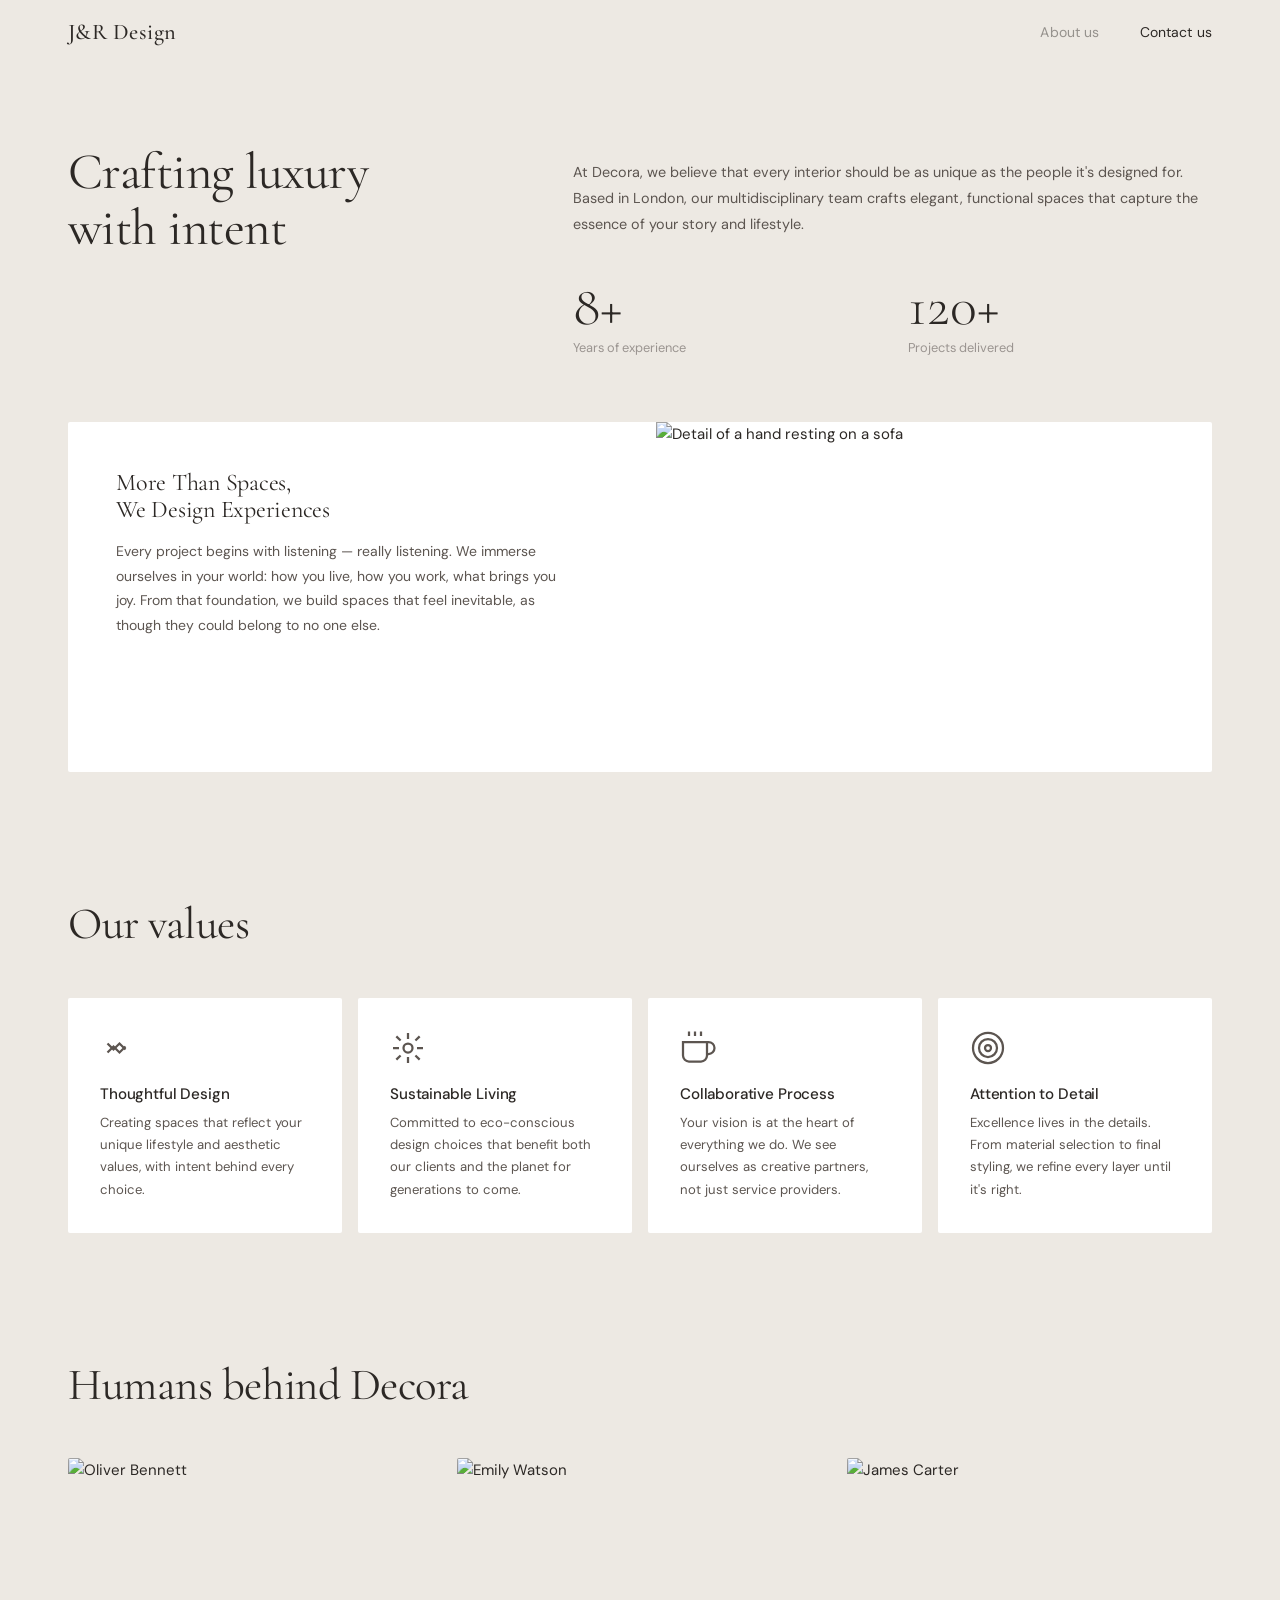
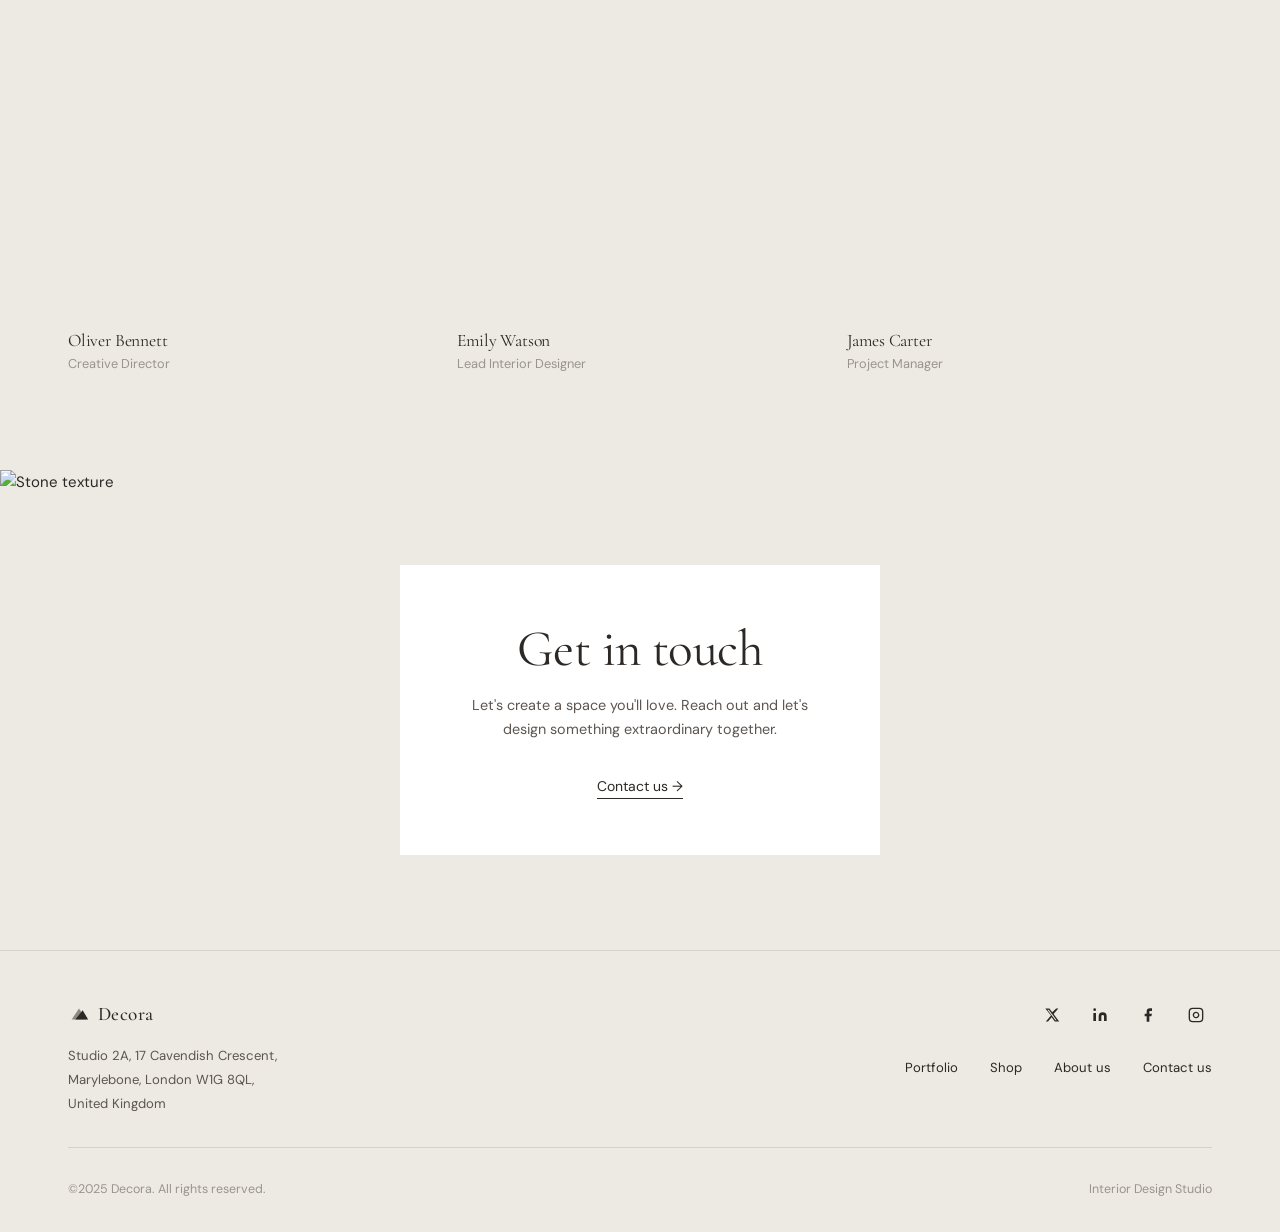
==== pages/about.html @ 754cb059 "fix: correct folder structure" ====
<!DOCTYPE html>
<html lang="en">
<head>
  <meta charset="UTF-8" />
  <meta name="viewport" content="width=device-width, initial-scale=1.0" />
  <title>About Us — Decora Interior Design Studio</title>
  <link rel="stylesheet" href="../css/style.css" />
  <style>
    body { padding-top: var(--nav-h); }
    .about-intro { padding: 5rem 0 4rem; }
  </style>
</head>
<body>

<!-- Intro -->
<section class="about-intro">
  <div class="container">
    <div class="about-hero-content">
      <h1 class="fade-up">Crafting luxury<br>with intent</h1>
      <div class="fade-up fade-up-d1">
        <p class="about-intro-text">At Decora, we believe that every interior should be as unique as the people it's designed for. Based in London, our multidisciplinary team crafts elegant, functional spaces that capture the essence of your story and lifestyle.</p>
        <div class="about-split" style="margin-top:2.5rem;">
          <div>
            <p class="stat-num">8+</p>
            <p class="stat-label">Years of experience</p>
          </div>
          <div>
            <p class="stat-num">120+</p>
            <p class="stat-label">Projects delivered</p>
          </div>
        </div>
      </div>
    </div>
  </div>
</section>

<!-- About block -->
<section class="section" style="padding-top:0;">
  <div class="container">
    <div class="about-block fade-up">
      <div class="about-block-text">
        <div>
          <h3>More Than Spaces,<br>We Design Experiences</h3>
          <p style="margin-top:1rem;">Every project begins with listening — really listening. We immerse ourselves in your world: how you live, how you work, what brings you joy. From that foundation, we build spaces that feel inevitable, as though they could belong to no one else.</p>
        </div>
      </div>
      <img src="https://images.unsplash.com/photo-1586023492125-27b2c045efd7?w=900&q=80&auto=format&fit=crop" alt="Detail of a hand resting on a sofa" />
    </div>
  </div>
</section>

<!-- Values -->
<section class="section" style="padding-top:2rem;">
  <div class="container">
    <h2 class="fade-up" style="font-size:clamp(2rem,3.5vw,3rem);">Our values</h2>
    <div class="values-grid">
      <div class="value-card fade-up fade-up-d1">
        <div class="value-icon">
          <svg viewBox="0 0 24 24" fill="none" stroke="currentColor" stroke-width="1.5" width="36" height="36"><path d="M5 9l4 4 4-4 4 4"/><path d="M5 15l4-4 4 4 4-4"/></svg>
        </div>
        <h3>Thoughtful Design</h3>
        <p>Creating spaces that reflect your unique lifestyle and aesthetic values, with intent behind every choice.</p>
      </div>
      <div class="value-card fade-up fade-up-d2">
        <div class="value-icon">
          <svg viewBox="0 0 24 24" fill="none" stroke="currentColor" stroke-width="1.5" width="36" height="36"><circle cx="12" cy="12" r="3"/><path d="M12 2v4M12 18v4M4.22 4.22l2.83 2.83M16.95 16.95l2.83 2.83M2 12h4M18 12h4M4.22 19.78l2.83-2.83M16.95 7.05l2.83-2.83"/></svg>
        </div>
        <h3>Sustainable Living</h3>
        <p>Committed to eco-conscious design choices that benefit both our clients and the planet for generations to come.</p>
      </div>
      <div class="value-card fade-up fade-up-d3">
        <div class="value-icon">
          <svg viewBox="0 0 24 24" fill="none" stroke="currentColor" stroke-width="1.5" width="36" height="36"><path d="M18 8h1a4 4 0 010 8h-1"/><path d="M2 8h16v9a4 4 0 01-4 4H6a4 4 0 01-4-4V8z"/><line x1="6" y1="1" x2="6" y2="4"/><line x1="10" y1="1" x2="10" y2="4"/><line x1="14" y1="1" x2="14" y2="4"/></svg>
        </div>
        <h3>Collaborative Process</h3>
        <p>Your vision is at the heart of everything we do. We see ourselves as creative partners, not just service providers.</p>
      </div>
      <div class="value-card fade-up fade-up-d4">
        <div class="value-icon">
          <svg viewBox="0 0 24 24" fill="none" stroke="currentColor" stroke-width="1.5" width="36" height="36"><circle cx="12" cy="12" r="10"/><circle cx="12" cy="12" r="6"/><circle cx="12" cy="12" r="2"/></svg>
        </div>
        <h3>Attention to Detail</h3>
        <p>Excellence lives in the details. From material selection to final styling, we refine every layer until it's right.</p>
      </div>
    </div>
  </div>
</section>

<!-- Team -->
<section class="section" style="padding-top:2rem;">
  <div class="container">
    <h2 class="fade-up" style="font-size:clamp(2rem,3.5vw,3rem);">Humans behind Decora</h2>
    <div class="team-grid">
      <div class="team-card fade-up fade-up-d1">
        <img src="https://images.unsplash.com/photo-1580489944761-15a19d654956?w=600&q=75&auto=format&fit=crop" alt="Oliver Bennett" />
        <h3>Oliver Bennett</h3>
        <p class="role">Creative Director</p>
      </div>
      <div class="team-card fade-up fade-up-d2">
        <img src="https://images.unsplash.com/photo-1573496359142-b8d87734a5a2?w=600&q=75&auto=format&fit=crop" alt="Emily Watson" />
        <h3>Emily Watson</h3>
        <p class="role">Lead Interior Designer</p>
      </div>
      <div class="team-card fade-up fade-up-d3">
        <img src="https://images.unsplash.com/photo-1507003211169-0a1dd7228f2d?w=600&q=75&auto=format&fit=crop" alt="James Carter" />
        <h3>James Carter</h3>
        <p class="role">Project Manager</p>
      </div>
    </div>
  </div>
</section>

<!-- CTA -->
<div class="cta-band">
  <img class="cta-band-bg" src="https://images.unsplash.com/photo-1604014056049-cf39c07f8d88?w=1800&q=80&auto=format&fit=crop" alt="Stone texture" />
  <div class="cta-card fade-up">
    <h2>Get in touch</h2>
    <p>Let's create a space you'll love. Reach out and let's design something extraordinary together.</p>
    <a href="contact.html" class="arrow-link">Contact us →</a>
  </div>
</div>

<script src="../js/layout.js"></script>
<script src="../js/main.js"></script>
</body>
</html>
---- css/style.css ----
@import url('https://fonts.googleapis.com/css2?family=Cormorant+Garamond:ital,wght@0,300;0,400;0,500;0,600;1,300;1,400&family=DM+Sans:ital,opsz,wght@0,9..40,300;0,9..40,400;0,9..40,500;1,9..40,300&display=swap');

:root {
  --bg: #EDE9E3;
  --bg-white: #FAFAF8;
  --text-dark: #2C2825;
  --text-mid: #5C5550;
  --text-light: #9A9490;
  --accent: #8B6B4A;
  --accent-light: #C4A882;
  --white: #FFFFFF;
  --border: rgba(44,40,37,0.12);

  --font-display: 'Cormorant Garamond', Georgia, serif;
  --font-body: 'DM Sans', sans-serif;

  --nav-h: 64px;
  --max-w: 1240px;
  --pad: clamp(1.5rem, 4vw, 3rem);
}

*, *::before, *::after { box-sizing: border-box; margin: 0; padding: 0; }

html { scroll-behavior: smooth; }

body {
  font-family: var(--font-body);
  background: var(--bg);
  color: var(--text-dark);
  font-size: 15px;
  line-height: 1.6;
  -webkit-font-smoothing: antialiased;
}

/* ── NAV ── */
nav {
  position: fixed;
  top: 0; left: 0; right: 0;
  height: var(--nav-h);
  display: flex;
  align-items: center;
  justify-content: center;
  padding: 0;
  z-index: 100;
  transition: background 0.4s, box-shadow 0.4s;
}

nav > * {
  display: none;
}

.nav-inner {
  width: 100%;
  max-width: var(--max-w);
  padding: 0 var(--pad);
  display: flex;
  align-items: center;
  justify-content: space-between;
}

nav.scrolled {
  background: rgba(237,233,227,0.92);
  backdrop-filter: blur(12px);
  box-shadow: 0 1px 0 var(--border);
}

nav.dark {
  color: var(--white);
}

nav.dark .nav-links a,
nav.dark .nav-logo { color: var(--white); }

.nav-logo {
  font-family: var(--font-display);
  font-size: 1.4rem;
  font-weight: 500;
  letter-spacing: 0.02em;
  color: inherit;
  text-decoration: none;
  display: flex;
  align-items: center;
  gap: 0.5rem;
}

.nav-logo svg { width: 22px; height: 22px; }

.nav-links {
  display: flex;
  align-items: center;
  gap: 2.5rem;
  list-style: none;
}

.nav-links a {
  font-size: 0.875rem;
  font-weight: 400;
  color: inherit;
  text-decoration: none;
  letter-spacing: 0.01em;
  transition: opacity 0.2s;
}
.nav-links a:hover { opacity: 0.55; }

/* ── UTILS ── */
.container { max-width: var(--max-w); margin: 0 auto; padding: 0 var(--pad); }

.section { padding: 6rem 0; }
.section-sm { padding: 4rem 0; }

h1, h2, h3 { font-family: var(--font-display); font-weight: 400; line-height: 1.1; letter-spacing: -0.01em; }

.overline {
  font-size: 0.7rem;
  font-weight: 500;
  letter-spacing: 0.18em;
  text-transform: uppercase;
  color: var(--text-light);
}

.arrow-link {
  display: inline-flex;
  align-items: center;
  gap: 0.5rem;
  font-size: 0.875rem;
  font-weight: 400;
  color: var(--text-dark);
  text-decoration: none;
  border-bottom: 1px solid var(--text-dark);
  padding-bottom: 1px;
  transition: opacity 0.2s, gap 0.2s;
}
.arrow-link:hover { opacity: 0.6; gap: 0.8rem; }

.btn {
  display: inline-flex;
  align-items: center;
  gap: 0.5rem;
  padding: 0.8rem 1.8rem;
  font-family: var(--font-body);
  font-size: 0.875rem;
  font-weight: 400;
  border: 1px solid var(--text-dark);
  background: transparent;
  color: var(--text-dark);
  cursor: pointer;
  text-decoration: none;
  transition: background 0.2s, color 0.2s;
}
.btn:hover { background: var(--text-dark); color: var(--white); }
.btn-dark { background: var(--text-dark); color: var(--white); }
.btn-dark:hover { background: #4a4340; }

/* ── HERO ── */
.hero {
  position: relative;
  height: 100vh;
  min-height: 600px;
  display: flex;
  align-items: flex-end;
  overflow: hidden;
}

.hero-bg {
  position: absolute;
  inset: 0;
  background: linear-gradient(to bottom, rgba(20,15,10,0.2) 0%, rgba(20,15,10,0.6) 100%);
  z-index: 1;
}

.hero-img {
  position: absolute;
  inset: 0;
  width: 100%;
  height: 100%;
  object-fit: cover;
  object-position: center;
}
.hero-content {
  position: relative;
  z-index: 2;
  width: 100%;
  padding: 0 0 4rem;       /* ← 左右paddingをゼロに */
  display: flex;
  justify-content: center; /* ← centerに変更 */
}

.hero-content-inner {      /* ← 新しく追加したクラス */
  width: 100%;
  max-width: var(--max-w);
  padding: 0 var(--pad);
  display: flex;
  justify-content: space-between;
  align-items: flex-end;
}

.hero h1 {
  font-size: clamp(2.5rem, 5vw, 4.5rem);
  color: var(--white);
  max-width: 600px;
  font-weight: 300;
}

.hero-cta {
  color: var(--white);
  border-color: var(--white);
  opacity: 0.9;
}
.hero-cta:hover { background: var(--white); color: var(--text-dark); opacity: 1; }

/* ── PROJECT GRID ── */
.section-header {
  display: flex;
  align-items: baseline;
  justify-content: space-between;
  margin-bottom: 2.5rem;
}

.section-header h2 {
  font-size: clamp(2rem, 4vw, 3rem);
  font-weight: 400;
}

.project-grid {
  display: grid;
  grid-template-columns: repeat(3, 1fr);
  gap: 1.5rem;
}

.project-card {
  text-decoration: none;
  color: var(--text-dark);
  display: block;
}

.project-card-img {
  width: 100%;
  aspect-ratio: 4/5;
  object-fit: cover;
  display: block;
  transition: transform 0.6s cubic-bezier(0.25,0.46,0.45,0.94);
  overflow: hidden;
}

.project-card:hover .project-card-img { transform: scale(1.03); }

.project-card-img-wrap {
  overflow: hidden;
  border-radius: 2px;
}

.project-card-meta {
  margin-top: 1rem;
}

.project-card-meta .overline {
  margin-bottom: 0.25rem;
  display: block;
}

.project-card-meta h3 {
  font-size: 1.15rem;
  font-weight: 400;
}

/* ── FURNITURE GRID (4 col) ── */
.furniture-grid {
  display: grid;
  grid-template-columns: repeat(4, 1fr);
  gap: 1.2rem;
}

.furniture-card {
  text-decoration: none;
  color: var(--text-dark);
}

.furniture-card-img-wrap { overflow: hidden; border-radius: 2px; }

.furniture-card img {
  width: 100%;
  aspect-ratio: 3/4;
  object-fit: cover;
  display: block;
  transition: transform 0.5s ease;
}
.furniture-card:hover img { transform: scale(1.04); }

.furniture-card-meta { margin-top: 0.75rem; }
.furniture-card-meta .overline { display: block; margin-bottom: 0.15rem; }
.furniture-card-meta h3 { font-size: 1rem; }

/* ── FAQ ── */
.faq-section {
  display: grid;
  grid-template-columns: 1fr 1fr;
  gap: 4rem;
  align-items: start;
}

.faq-title {
  font-size: clamp(2.5rem, 4vw, 4rem);
  font-weight: 400;
  line-height: 1.05;
  position: sticky;
  top: calc(var(--nav-h) + 2rem);
}

.faq-list { display: flex; flex-direction: column; gap: 0; }

.faq-item {
  border-top: 1px solid var(--border);
  overflow: hidden;
}
.faq-item:last-child { border-bottom: 1px solid var(--border); }

.faq-question {
  width: 100%;
  background: var(--white);
  border: none;
  padding: 1.25rem 1.5rem;
  display: flex;
  align-items: center;
  justify-content: space-between;
  cursor: pointer;
  font-family: var(--font-body);
  font-size: 0.9rem;
  color: var(--text-dark);
  text-align: left;
  transition: background 0.2s;
  border-radius: 6px;
  margin-bottom: 0.5rem;
}
.faq-question:hover { background: var(--bg); }

.faq-icon {
  width: 28px; height: 28px;
  border-radius: 50%;
  border: 1px solid var(--border);
  display: flex; align-items: center; justify-content: center;
  flex-shrink: 0;
  font-size: 1.1rem;
  transition: transform 0.3s;
  color: var(--text-mid);
}
.faq-item.open .faq-icon { transform: rotate(45deg); }

.faq-answer {
  max-height: 0;
  overflow: hidden;
  transition: max-height 0.35s ease, padding 0.35s ease;
  background: var(--white);
  border-radius: 0 0 6px 6px;
  margin-bottom: 0.5rem;
  margin-top: -0.5rem;
}
.faq-item.open .faq-answer { max-height: 300px; }

.faq-answer p {
  padding: 0 1.5rem 1.25rem;
  font-size: 0.875rem;
  color: var(--text-mid);
  line-height: 1.7;
}

/* ── CTA BAND ── */
.cta-band {
  position: relative;
  min-height: 480px;
  display: flex;
  align-items: center;
  justify-content: center;
  overflow: hidden;
}

.cta-band-bg {
  position: absolute;
  inset: 0;
  width: 100%;
  height: 100%;
  object-fit: cover;
  object-position: center;
}

.cta-card {
  position: relative;
  z-index: 2;
  background: var(--white);
  padding: 3.5rem 4rem;
  text-align: center;
  max-width: 480px;
  width: 90%;
}

.cta-card h2 {
  font-size: clamp(2.5rem, 4vw, 3.5rem);
  margin-bottom: 1rem;
}

.cta-card p {
  font-size: 0.9rem;
  color: var(--text-mid);
  margin-bottom: 2rem;
  line-height: 1.7;
}

/* ── FOOTER ── */
footer {
  background: var(--bg);
  padding: 3rem 0 2rem;
  border-top: 1px solid var(--border);
}

.footer-top {
  display: flex;
  justify-content: space-between;
  align-items: flex-start;
  padding-bottom: 2rem;
  margin-bottom: 2rem;
  border-bottom: 1px solid var(--border);
}

.footer-address {
  font-size: 0.82rem;
  color: var(--text-mid);
  line-height: 1.8;
  margin-top: 0.75rem;
}

.footer-socials {
  display: flex;
  gap: 1rem;
  align-items: center;
}

.footer-socials a {
  width: 32px; height: 32px;
  display: flex; align-items: center; justify-content: center;
  color: var(--text-dark);
  text-decoration: none;
  transition: opacity 0.2s;
}
.footer-socials a:hover { opacity: 0.45; }

.footer-nav {
  display: flex;
  gap: 2rem;
  list-style: none;
}
.footer-nav a {
  font-size: 0.82rem;
  color: var(--text-dark);
  text-decoration: none;
  transition: opacity 0.2s;
}
.footer-nav a:hover { opacity: 0.5; }

.footer-bottom {
  display: flex;
  justify-content: space-between;
  align-items: center;
}

.footer-copy {
  font-size: 0.78rem;
  color: var(--text-light);
}

/* ── PAGE HERO (inner pages) ── */
.page-hero {
  position: relative;
  height: 80vh;
  min-height: 500px;
  display: flex;
  align-items: flex-end;
  overflow: hidden;
}

.page-hero-bg {
  position: absolute;
  inset: 0;
  background: rgba(20,15,10,0.45);
  z-index: 1;
}

.page-hero img {
  position: absolute;
  inset: 0;
  width: 100%; height: 100%;
  object-fit: cover;
}

/* 変更後 */
.page-hero-content {
  position: relative;
  z-index: 2;
  padding: 0 0 3.5rem;
  width: 100%;
  display: flex;
  justify-content: center;
}

.page-hero-content-inner {
  width: 100%;
  max-width: var(--max-w);
  padding: 0 var(--pad);
}

.page-hero-content h1 {
  font-size: clamp(2.5rem, 6vw, 5.5rem);
  color: var(--white);
  font-weight: 300;
}

/* ── PROJECT DETAIL ── */
.project-detail-layout {
  display: grid;
  grid-template-columns: 1fr 1.8fr;
  gap: 4rem;
  align-items: start;
}

.project-info {
  position: sticky;
  top: calc(var(--nav-h) + 2rem);
}

.project-info h2 { font-size: 1.8rem; margin-bottom: 1.25rem; }

.project-info p {
  font-size: 0.875rem;
  color: var(--text-mid);
  line-height: 1.75;
  margin-bottom: 2rem;
}

.meta-list { display: flex; flex-direction: column; gap: 1.5rem; margin-top: 2rem; }

.meta-item {
  display: flex;
  align-items: center;
  gap: 1rem;
}

.meta-icon {
  width: 40px; height: 40px;
  border-radius: 50%;
  border: 1px solid var(--border);
  display: flex; align-items: center; justify-content: center;
  flex-shrink: 0;
  color: var(--text-mid);
}

.meta-label {
  font-size: 0.75rem;
  color: var(--text-light);
  margin-bottom: 0.1rem;
}

.meta-value {
  font-size: 0.9rem;
  font-weight: 500;
}

.project-images { display: flex; flex-direction: column; gap: 1.5rem; }

.project-images img {
  width: 100%;
  border-radius: 2px;
  display: block;
}

/* ── ABOUT ── */
.about-hero-content {
  display: grid;
  grid-template-columns: 1fr 1.4fr;
  gap: 3rem;
  align-items: start;
}

.about-hero-content h1 {
  font-size: clamp(2.5rem, 4vw, 4rem);
  font-weight: 400;
}

.about-intro-text {
  font-size: 0.9rem;
  color: var(--text-mid);
  line-height: 1.8;
  padding-top: 1rem;
}

.about-split {
  display: grid;
  grid-template-columns: 1fr 1fr;
  gap: 2rem;
  margin-top: 2rem;
}

.about-split .stat-num {
  font-family: var(--font-display);
  font-size: 3.5rem;
  font-weight: 300;
  line-height: 1;
}

.about-split .stat-label {
  font-size: 0.8rem;
  color: var(--text-light);
  margin-top: 0.25rem;
}

.about-block {
  display: grid;
  grid-template-columns: 1fr 1fr;
  gap: 2rem;
  background: var(--white);
  overflow: hidden;
  border-radius: 2px;
}

.about-block-text {
  padding: 3rem;
  display: flex;
  flex-direction: column;
  justify-content: space-between;
}

.about-block-text h3 {
  font-size: 1.5rem;
  margin-bottom: 1rem;
}

.about-block-text p {
  font-size: 0.875rem;
  color: var(--text-mid);
  line-height: 1.75;
}

.about-block img {
  width: 100%;
  height: 100%;
  object-fit: cover;
  min-height: 350px;
}

.values-grid {
  display: grid;
  grid-template-columns: repeat(4, 1fr);
  gap: 1rem;
  margin-top: 3rem;
}

.value-card {
  background: var(--white);
  padding: 2rem;
  border-radius: 2px;
}

.value-icon {
  width: 36px; height: 36px;
  margin-bottom: 1.25rem;
  color: var(--text-mid);
}

.value-card h3 {
  font-family: var(--font-body);
  font-size: 0.95rem;
  font-weight: 500;
  margin-bottom: 0.6rem;
}

.value-card p {
  font-size: 0.82rem;
  color: var(--text-mid);
  line-height: 1.7;
}

.team-grid {
  display: grid;
  grid-template-columns: repeat(3, 1fr);
  gap: 1.5rem;
  margin-top: 3rem;
}

.team-card img {
  width: 100%;
  aspect-ratio: 4/5;
  object-fit: cover;
  border-radius: 2px;
  display: block;
  margin-bottom: 1rem;
}

.team-card h3 {
  font-size: 1.1rem;
  font-weight: 400;
}

.team-card .role {
  font-size: 0.8rem;
  color: var(--text-light);
  margin-top: 0.2rem;
}

/* ── PORTFOLIO PAGE ── */
.portfolio-grid {
  display: grid;
  grid-template-columns: repeat(3, 1fr);
  gap: 1.5rem;
}

/* ── FILTER BAR ── */
.filter-bar {
  display: flex;
  gap: 0.5rem;
  flex-wrap: wrap;
  margin-bottom: 3rem;
}

.filter-btn {
  padding: 0.45rem 1.1rem;
  border: 1px solid var(--border);
  background: transparent;
  font-family: var(--font-body);
  font-size: 0.8rem;
  cursor: pointer;
  transition: background 0.2s, border-color 0.2s;
  border-radius: 100px;
  color: var(--text-mid);
}
.filter-btn.active,
.filter-btn:hover { background: var(--text-dark); color: var(--white); border-color: var(--text-dark); }

/* ── CONTACT ── */
.contact-layout {
  display: grid;
  grid-template-columns: 1fr 1.2fr;
  gap: 6rem;
  align-items: start;
}

.contact-info h2 {
  font-size: clamp(2.5rem, 4vw, 4rem);
  margin-bottom: 1.5rem;
}

.contact-info p {
  font-size: 0.875rem;
  color: var(--text-mid);
  line-height: 1.75;
  margin-bottom: 2.5rem;
}

.contact-details { display: flex; flex-direction: column; gap: 1.5rem; }

.contact-detail-item h4 {
  font-family: var(--font-body);
  font-size: 0.75rem;
  font-weight: 500;
  letter-spacing: 0.1em;
  text-transform: uppercase;
  color: var(--text-light);
  margin-bottom: 0.3rem;
}

.contact-detail-item p {
  font-size: 0.9rem;
  color: var(--text-dark);
  margin-bottom: 0;
}

.contact-form { display: flex; flex-direction: column; gap: 1.25rem; }

.form-row { display: grid; grid-template-columns: 1fr 1fr; gap: 1rem; }

.form-group { display: flex; flex-direction: column; gap: 0.4rem; }

.form-group label {
  font-size: 0.78rem;
  font-weight: 500;
  color: var(--text-mid);
  letter-spacing: 0.05em;
  text-transform: uppercase;
}

.form-group input,
.form-group select,
.form-group textarea {
  width: 100%;
  padding: 0.85rem 1rem;
  border: 1px solid var(--border);
  background: var(--white);
  font-family: var(--font-body);
  font-size: 0.875rem;
  color: var(--text-dark);
  outline: none;
  transition: border-color 0.2s;
  appearance: none;
  border-radius: 2px;
}

.form-group input:focus,
.form-group select:focus,
.form-group textarea:focus { border-color: var(--accent); }

.form-group textarea { resize: vertical; min-height: 130px; }

/* ── SHOP PAGE ── */
.shop-grid {
  display: grid;
  grid-template-columns: repeat(4, 1fr);
  gap: 1.5rem;
}

.shop-card { text-decoration: none; color: var(--text-dark); }

.shop-card-img-wrap { overflow: hidden; border-radius: 2px; position: relative; }

.shop-card img {
  width: 100%;
  aspect-ratio: 3/4;
  object-fit: cover;
  display: block;
  transition: transform 0.5s ease;
}
.shop-card:hover img { transform: scale(1.04); }

.shop-card-meta { margin-top: 0.8rem; }

.shop-card-meta h3 {
  font-family: var(--font-body);
  font-size: 0.9rem;
  font-weight: 400;
  margin-bottom: 0.2rem;
}

.shop-card-meta .price {
  font-size: 0.85rem;
  color: var(--text-mid);
}

/* ── CAROUSEL ── */
.carousel-wrap { position: relative; }

.carousel-controls {
  display: flex;
  gap: 0.5rem;
  justify-content: flex-end;
  margin-top: 2rem;
}

.carousel-btn {
  width: 44px; height: 44px;
  border-radius: 50%;
  border: 1px solid var(--border);
  background: var(--white);
  cursor: pointer;
  display: flex; align-items: center; justify-content: center;
  font-size: 1rem;
  transition: background 0.2s, color 0.2s;
  color: var(--text-dark);
}
.carousel-btn:hover { background: var(--text-dark); color: var(--white); }
.carousel-btn:disabled { opacity: 0.3; cursor: not-allowed; }

.carousel-track {
  display: grid;
  grid-template-columns: repeat(3, 1fr);
  gap: 1.5rem;
  overflow: hidden;
}

/* ── ANIMATIONS ── */
.fade-up {
  opacity: 0;
  transform: translateY(28px);
  transition: opacity 0.7s ease, transform 0.7s ease;
}
.fade-up.visible { opacity: 1; transform: none; }

.fade-up-d1 { transition-delay: 0.1s; }
.fade-up-d2 { transition-delay: 0.2s; }
.fade-up-d3 { transition-delay: 0.3s; }
.fade-up-d4 { transition-delay: 0.4s; }

/* ── RESPONSIVE ── */
@media (max-width: 1024px) {
  .project-grid,
  .portfolio-grid { grid-template-columns: repeat(2, 1fr); }
  .furniture-grid { grid-template-columns: repeat(2, 1fr); }
  .shop-grid { grid-template-columns: repeat(3, 1fr); }
  .values-grid { grid-template-columns: repeat(2, 1fr); }
  .team-grid { grid-template-columns: repeat(2, 1fr); }
  .about-block { grid-template-columns: 1fr; }
  .about-block img { min-height: 250px; }
  .faq-section { grid-template-columns: 1fr; }
  .faq-title { position: static; }
  .contact-layout { grid-template-columns: 1fr; gap: 3rem; }
  .carousel-track { grid-template-columns: repeat(2, 1fr); }
  .project-detail-layout { grid-template-columns: 1fr; }
  .project-info { position: static; }
}

@media (max-width: 768px) {
  :root { --nav-h: 56px; }
  .project-grid,
  .portfolio-grid,
  .furniture-grid,
  .shop-grid { grid-template-columns: 1fr; }
  .values-grid { grid-template-columns: 1fr; }
  .team-grid { grid-template-columns: 1fr; }
  .carousel-track { grid-template-columns: 1fr; }
  .nav-links { display: none; }
  .hero-content { flex-direction: column; align-items: flex-start; gap: 2rem; }
  .footer-top { flex-direction: column; gap: 2rem; }
  .footer-bottom { flex-direction: column; gap: 1rem; text-align: center; }
  .about-hero-content { grid-template-columns: 1fr; }
  .form-row { grid-template-columns: 1fr; }
  .section-header { flex-direction: column; gap: 1rem; }
}
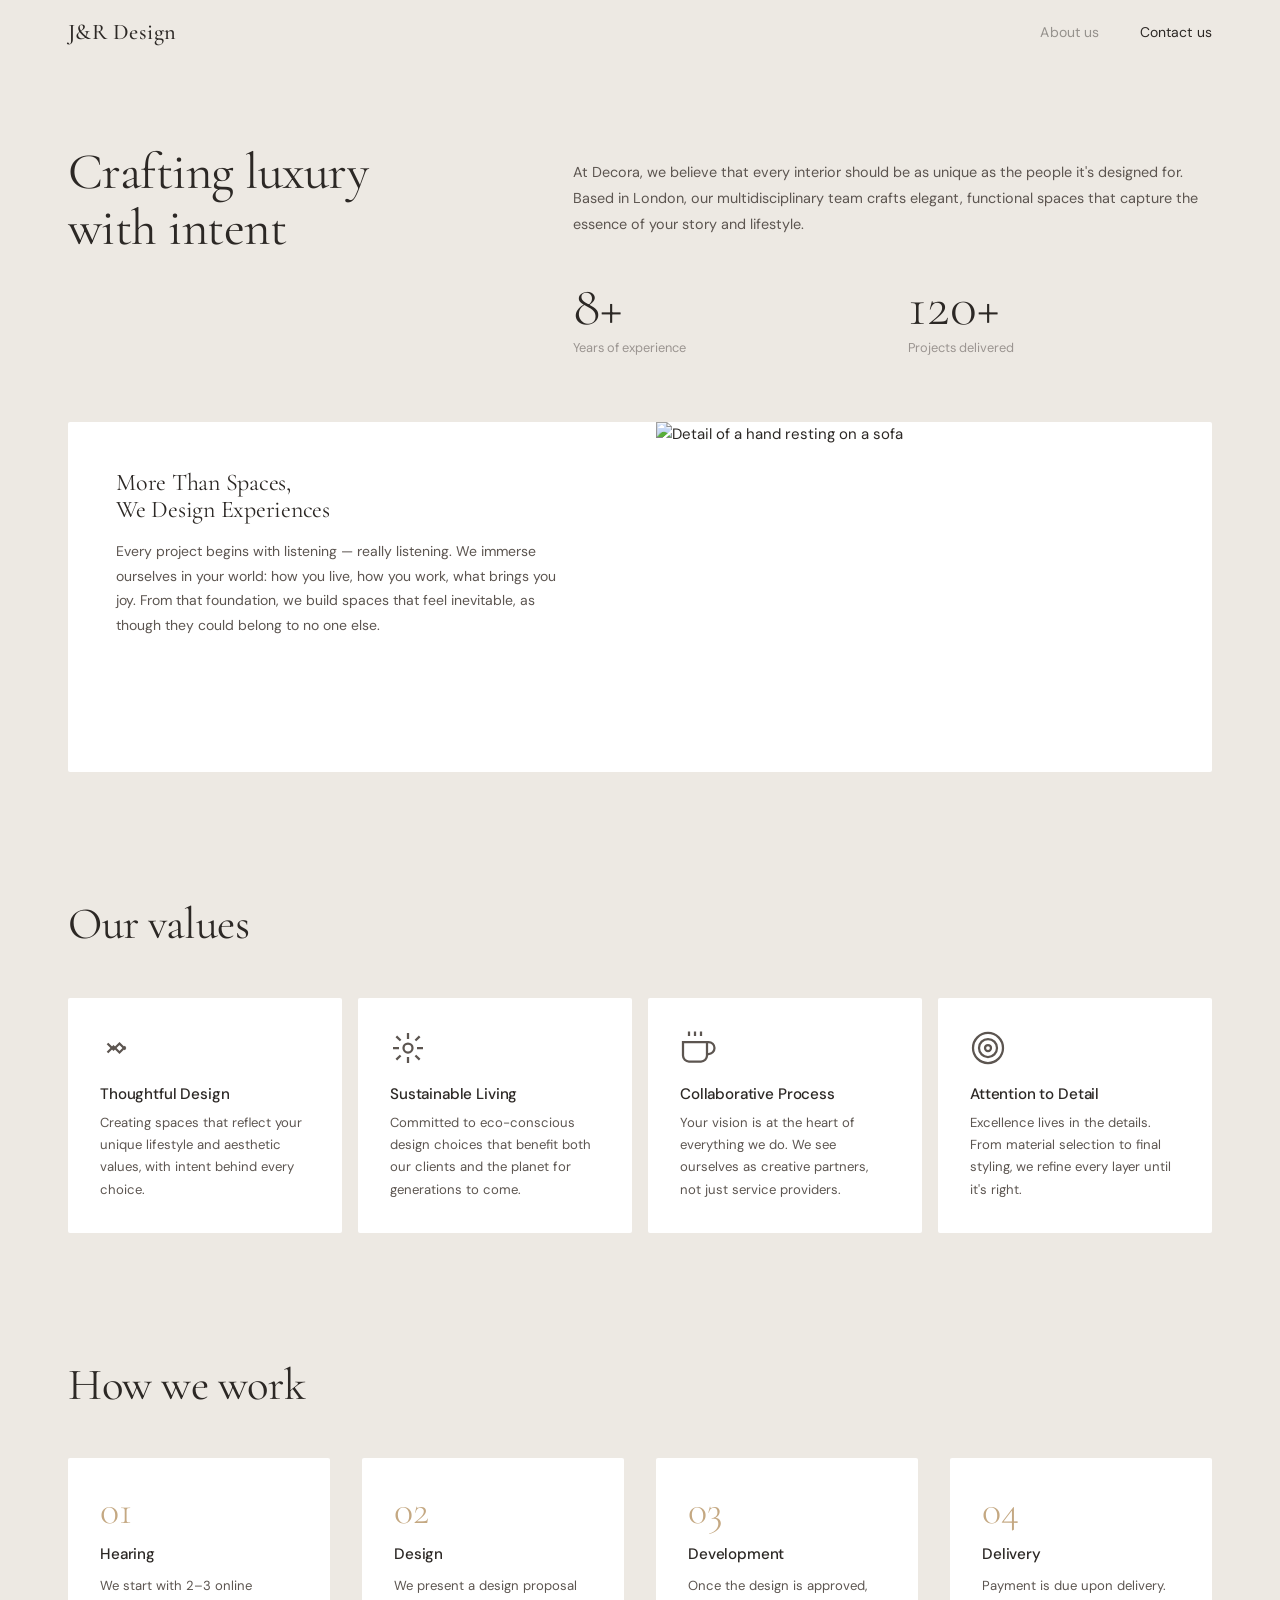
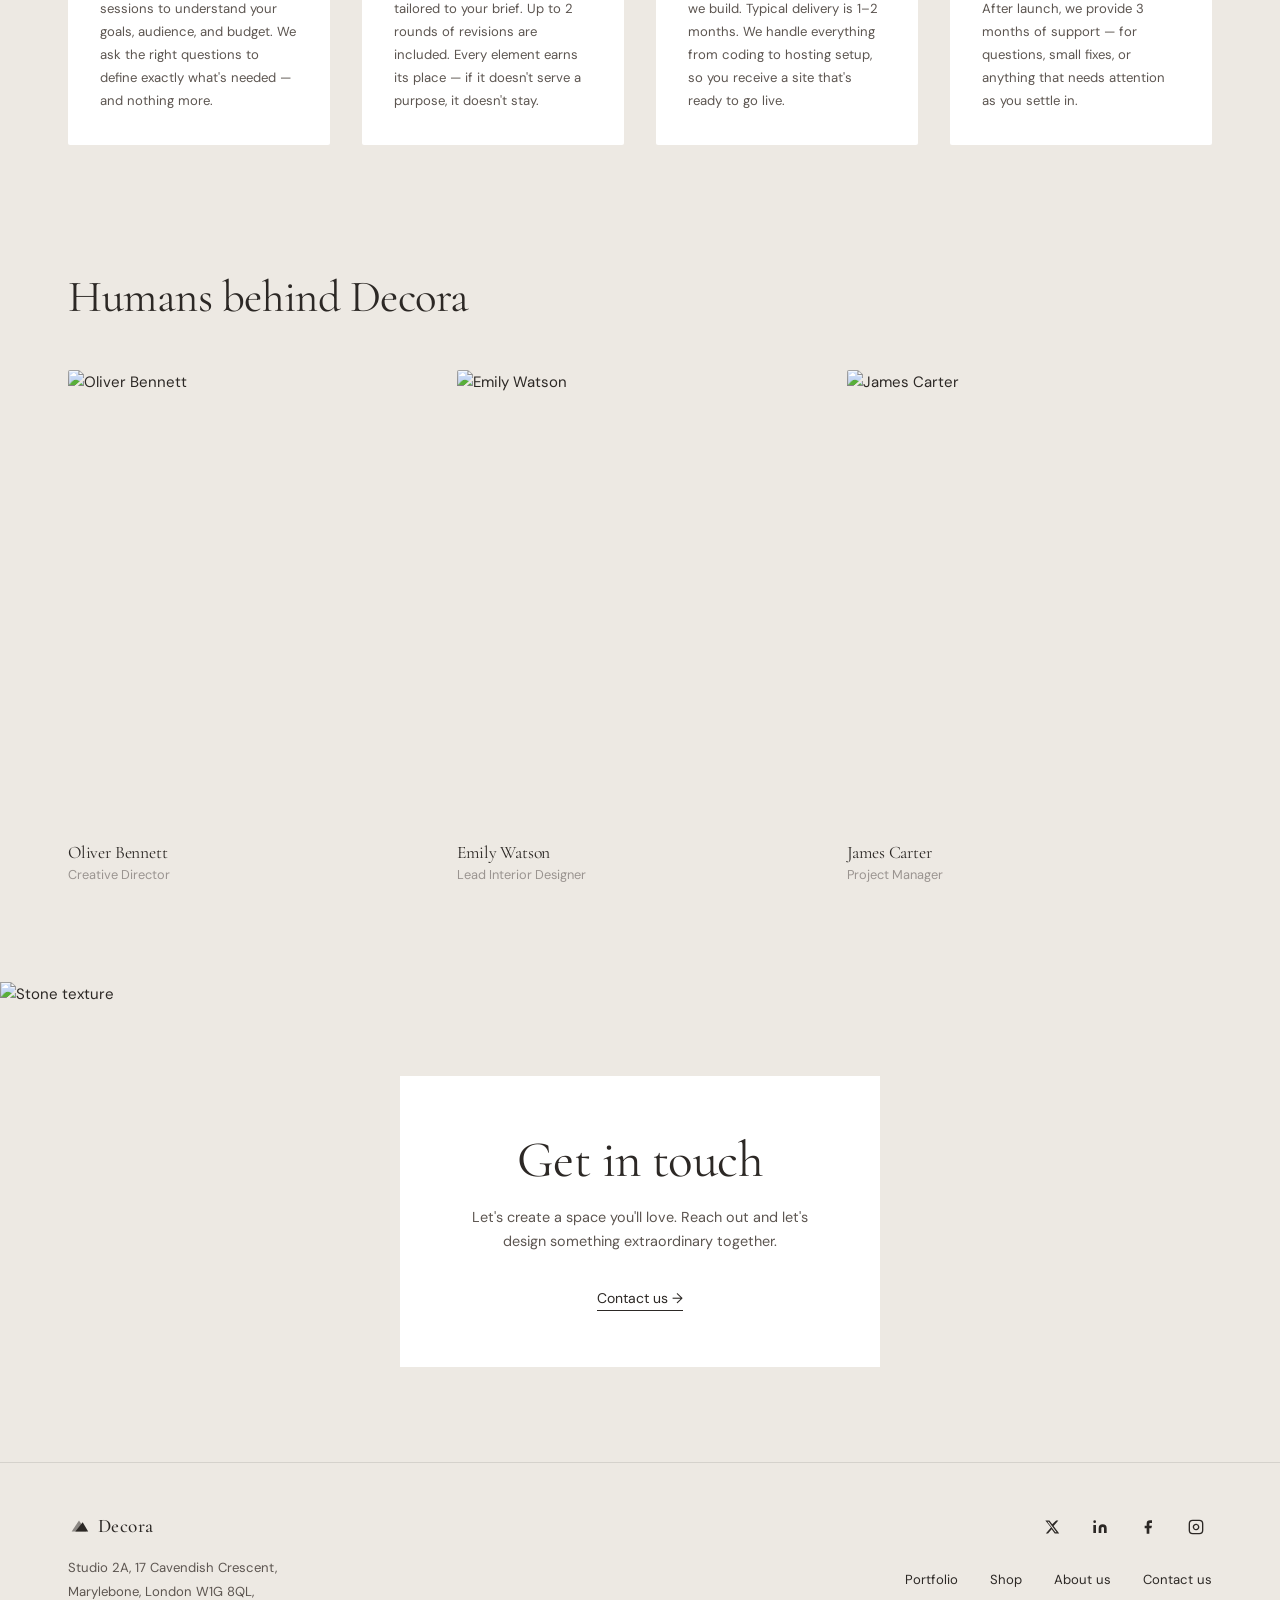
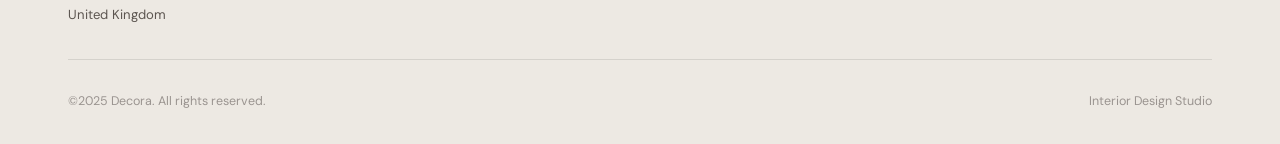
==== commit 2c21988c: "add: process" ====
--- a/pages/about.html
+++ b/pages/about.html
@@ -85,7 +85,39 @@
     </div>
   </div>
 </section>
+<!-- ─────────────────── PROCESS ─────────────────── -->
+<section class="section" style="padding-top:2rem;">
+  <div class="container">
+    <h2 class="fade-up" style="font-size:clamp(2rem,3.5vw,3rem);margin-bottom:3rem;">How we work</h2>
+    <div class="process-grid">
 
+      <div class="process-item fade-up fade-up-d1">
+        <span class="process-num">01</span>
+        <h3>Hearing</h3>
+        <p>We start with 2–3 online sessions to understand your goals, audience, and budget. We ask the right questions to define exactly what's needed — and nothing more.</p>
+      </div>
+
+      <div class="process-item fade-up fade-up-d2">
+        <span class="process-num">02</span>
+        <h3>Design</h3>
+        <p>We present a design proposal tailored to your brief. Up to 2 rounds of revisions are included. Every element earns its place — if it doesn't serve a purpose, it doesn't stay.</p>
+      </div>
+
+      <div class="process-item fade-up fade-up-d3">
+        <span class="process-num">03</span>
+        <h3>Development</h3>
+        <p>Once the design is approved, we build. Typical delivery is 1–2 months. We handle everything from coding to hosting setup, so you receive a site that's ready to go live.</p>
+      </div>
+
+      <div class="process-item fade-up fade-up-d4">
+        <span class="process-num">04</span>
+        <h3>Delivery</h3>
+        <p>Payment is due upon delivery. After launch, we provide 3 months of support — for questions, small fixes, or anything that needs attention as you settle in.</p>
+      </div>
+
+    </div>
+  </div>
+</section>
 <!-- Team -->
 <section class="section" style="padding-top:2rem;">
   <div class="container">
--- a/css/style.css
+++ b/css/style.css
@@ -9,7 +9,7 @@
   --accent: #8B6B4A;
   --accent-light: #C4A882;
   --white: #FFFFFF;
-  --border: rgba(44,40,37,0.12);
+  --border: rgba(44, 40, 37, 0.12);
 
   --font-display: 'Cormorant Garamond', Georgia, serif;
   --font-body: 'DM Sans', sans-serif;
@@ -19,9 +19,17 @@
   --pad: clamp(1.5rem, 4vw, 3rem);
 }
 
-*, *::before, *::after { box-sizing: border-box; margin: 0; padding: 0; }
-
-html { scroll-behavior: smooth; }
+*,
+*::before,
+*::after {
+  box-sizing: border-box;
+  margin: 0;
+  padding: 0;
+}
+
+html {
+  scroll-behavior: smooth;
+}
 
 body {
   font-family: var(--font-body);
@@ -35,7 +43,9 @@
 /* ── NAV ── */
 nav {
   position: fixed;
-  top: 0; left: 0; right: 0;
+  top: 0;
+  left: 0;
+  right: 0;
   height: var(--nav-h);
   display: flex;
   align-items: center;
@@ -45,7 +55,7 @@
   transition: background 0.4s, box-shadow 0.4s;
 }
 
-nav > * {
+nav>* {
   display: none;
 }
 
@@ -59,7 +69,7 @@
 }
 
 nav.scrolled {
-  background: rgba(237,233,227,0.92);
+  background: rgba(237, 233, 227, 0.92);
   backdrop-filter: blur(12px);
   box-shadow: 0 1px 0 var(--border);
 }
@@ -69,7 +79,9 @@
 }
 
 nav.dark .nav-links a,
-nav.dark .nav-logo { color: var(--white); }
+nav.dark .nav-logo {
+  color: var(--white);
+}
 
 .nav-logo {
   font-family: var(--font-display);
@@ -83,7 +95,10 @@
   gap: 0.5rem;
 }
 
-.nav-logo svg { width: 22px; height: 22px; }
+.nav-logo svg {
+  width: 22px;
+  height: 22px;
+}
 
 .nav-links {
   display: flex;
@@ -100,15 +115,34 @@
   letter-spacing: 0.01em;
   transition: opacity 0.2s;
 }
-.nav-links a:hover { opacity: 0.55; }
+
+.nav-links a:hover {
+  opacity: 0.55;
+}
 
 /* ── UTILS ── */
-.container { max-width: var(--max-w); margin: 0 auto; padding: 0 var(--pad); }
-
-.section { padding: 6rem 0; }
-.section-sm { padding: 4rem 0; }
-
-h1, h2, h3 { font-family: var(--font-display); font-weight: 400; line-height: 1.1; letter-spacing: -0.01em; }
+.container {
+  max-width: var(--max-w);
+  margin: 0 auto;
+  padding: 0 var(--pad);
+}
+
+.section {
+  padding: 6rem 0;
+}
+
+.section-sm {
+  padding: 4rem 0;
+}
+
+h1,
+h2,
+h3 {
+  font-family: var(--font-display);
+  font-weight: 400;
+  line-height: 1.1;
+  letter-spacing: -0.01em;
+}
 
 .overline {
   font-size: 0.7rem;
@@ -130,7 +164,11 @@
   padding-bottom: 1px;
   transition: opacity 0.2s, gap 0.2s;
 }
-.arrow-link:hover { opacity: 0.6; gap: 0.8rem; }
+
+.arrow-link:hover {
+  opacity: 0.6;
+  gap: 0.8rem;
+}
 
 .btn {
   display: inline-flex;
@@ -147,9 +185,20 @@
   text-decoration: none;
   transition: background 0.2s, color 0.2s;
 }
-.btn:hover { background: var(--text-dark); color: var(--white); }
-.btn-dark { background: var(--text-dark); color: var(--white); }
-.btn-dark:hover { background: #4a4340; }
+
+.btn:hover {
+  background: var(--text-dark);
+  color: var(--white);
+}
+
+.btn-dark {
+  background: var(--text-dark);
+  color: var(--white);
+}
+
+.btn-dark:hover {
+  background: #4a4340;
+}
 
 /* ── HERO ── */
 .hero {
@@ -164,7 +213,7 @@
 .hero-bg {
   position: absolute;
   inset: 0;
-  background: linear-gradient(to bottom, rgba(20,15,10,0.2) 0%, rgba(20,15,10,0.6) 100%);
+  background: linear-gradient(to bottom, rgba(20, 15, 10, 0.2) 0%, rgba(20, 15, 10, 0.6) 100%);
   z-index: 1;
 }
 
@@ -176,16 +225,20 @@
   object-fit: cover;
   object-position: center;
 }
+
 .hero-content {
   position: relative;
   z-index: 2;
   width: 100%;
-  padding: 0 0 4rem;       /* ← 左右paddingをゼロに */
-  display: flex;
-  justify-content: center; /* ← centerに変更 */
-}
-
-.hero-content-inner {      /* ← 新しく追加したクラス */
+  padding: 0 0 4rem;
+  /* ← 左右paddingをゼロに */
+  display: flex;
+  justify-content: center;
+  /* ← centerに変更 */
+}
+
+.hero-content-inner {
+  /* ← 新しく追加したクラス */
   width: 100%;
   max-width: var(--max-w);
   padding: 0 var(--pad);
@@ -206,7 +259,12 @@
   border-color: var(--white);
   opacity: 0.9;
 }
-.hero-cta:hover { background: var(--white); color: var(--text-dark); opacity: 1; }
+
+.hero-cta:hover {
+  background: var(--white);
+  color: var(--text-dark);
+  opacity: 1;
+}
 
 /* ── PROJECT GRID ── */
 .section-header {
@@ -238,11 +296,13 @@
   aspect-ratio: 4/5;
   object-fit: cover;
   display: block;
-  transition: transform 0.6s cubic-bezier(0.25,0.46,0.45,0.94);
+  transition: transform 0.6s cubic-bezier(0.25, 0.46, 0.45, 0.94);
   overflow: hidden;
 }
 
-.project-card:hover .project-card-img { transform: scale(1.03); }
+.project-card:hover .project-card-img {
+  transform: scale(1.03);
+}
 
 .project-card-img-wrap {
   overflow: hidden;
@@ -275,7 +335,10 @@
   color: var(--text-dark);
 }
 
-.furniture-card-img-wrap { overflow: hidden; border-radius: 2px; }
+.furniture-card-img-wrap {
+  overflow: hidden;
+  border-radius: 2px;
+}
 
 .furniture-card img {
   width: 100%;
@@ -284,11 +347,23 @@
   display: block;
   transition: transform 0.5s ease;
 }
-.furniture-card:hover img { transform: scale(1.04); }
-
-.furniture-card-meta { margin-top: 0.75rem; }
-.furniture-card-meta .overline { display: block; margin-bottom: 0.15rem; }
-.furniture-card-meta h3 { font-size: 1rem; }
+
+.furniture-card:hover img {
+  transform: scale(1.04);
+}
+
+.furniture-card-meta {
+  margin-top: 0.75rem;
+}
+
+.furniture-card-meta .overline {
+  display: block;
+  margin-bottom: 0.15rem;
+}
+
+.furniture-card-meta h3 {
+  font-size: 1rem;
+}
 
 /* ── FAQ ── */
 .faq-section {
@@ -306,13 +381,20 @@
   top: calc(var(--nav-h) + 2rem);
 }
 
-.faq-list { display: flex; flex-direction: column; gap: 0; }
+.faq-list {
+  display: flex;
+  flex-direction: column;
+  gap: 0;
+}
 
 .faq-item {
   border-top: 1px solid var(--border);
   overflow: hidden;
 }
-.faq-item:last-child { border-bottom: 1px solid var(--border); }
+
+.faq-item:last-child {
+  border-bottom: 1px solid var(--border);
+}
 
 .faq-question {
   width: 100%;
@@ -331,19 +413,28 @@
   border-radius: 6px;
   margin-bottom: 0.5rem;
 }
-.faq-question:hover { background: var(--bg); }
+
+.faq-question:hover {
+  background: var(--bg);
+}
 
 .faq-icon {
-  width: 28px; height: 28px;
+  width: 28px;
+  height: 28px;
   border-radius: 50%;
   border: 1px solid var(--border);
-  display: flex; align-items: center; justify-content: center;
+  display: flex;
+  align-items: center;
+  justify-content: center;
   flex-shrink: 0;
   font-size: 1.1rem;
   transition: transform 0.3s;
   color: var(--text-mid);
 }
-.faq-item.open .faq-icon { transform: rotate(45deg); }
+
+.faq-item.open .faq-icon {
+  transform: rotate(45deg);
+}
 
 .faq-answer {
   max-height: 0;
@@ -354,7 +445,10 @@
   margin-bottom: 0.5rem;
   margin-top: -0.5rem;
 }
-.faq-item.open .faq-answer { max-height: 300px; }
+
+.faq-item.open .faq-answer {
+  max-height: 300px;
+}
 
 .faq-answer p {
   padding: 0 1.5rem 1.25rem;
@@ -434,26 +528,36 @@
 }
 
 .footer-socials a {
-  width: 32px; height: 32px;
-  display: flex; align-items: center; justify-content: center;
+  width: 32px;
+  height: 32px;
+  display: flex;
+  align-items: center;
+  justify-content: center;
   color: var(--text-dark);
   text-decoration: none;
   transition: opacity 0.2s;
 }
-.footer-socials a:hover { opacity: 0.45; }
+
+.footer-socials a:hover {
+  opacity: 0.45;
+}
 
 .footer-nav {
   display: flex;
   gap: 2rem;
   list-style: none;
 }
+
 .footer-nav a {
   font-size: 0.82rem;
   color: var(--text-dark);
   text-decoration: none;
   transition: opacity 0.2s;
 }
-.footer-nav a:hover { opacity: 0.5; }
+
+.footer-nav a:hover {
+  opacity: 0.5;
+}
 
 .footer-bottom {
   display: flex;
@@ -479,14 +583,15 @@
 .page-hero-bg {
   position: absolute;
   inset: 0;
-  background: rgba(20,15,10,0.45);
+  background: rgba(20, 15, 10, 0.45);
   z-index: 1;
 }
 
 .page-hero img {
   position: absolute;
   inset: 0;
-  width: 100%; height: 100%;
+  width: 100%;
+  height: 100%;
   object-fit: cover;
 }
 
@@ -525,7 +630,10 @@
   top: calc(var(--nav-h) + 2rem);
 }
 
-.project-info h2 { font-size: 1.8rem; margin-bottom: 1.25rem; }
+.project-info h2 {
+  font-size: 1.8rem;
+  margin-bottom: 1.25rem;
+}
 
 .project-info p {
   font-size: 0.875rem;
@@ -534,7 +642,12 @@
   margin-bottom: 2rem;
 }
 
-.meta-list { display: flex; flex-direction: column; gap: 1.5rem; margin-top: 2rem; }
+.meta-list {
+  display: flex;
+  flex-direction: column;
+  gap: 1.5rem;
+  margin-top: 2rem;
+}
 
 .meta-item {
   display: flex;
@@ -543,10 +656,13 @@
 }
 
 .meta-icon {
-  width: 40px; height: 40px;
+  width: 40px;
+  height: 40px;
   border-radius: 50%;
   border: 1px solid var(--border);
-  display: flex; align-items: center; justify-content: center;
+  display: flex;
+  align-items: center;
+  justify-content: center;
   flex-shrink: 0;
   color: var(--text-mid);
 }
@@ -562,7 +678,11 @@
   font-weight: 500;
 }
 
-.project-images { display: flex; flex-direction: column; gap: 1.5rem; }
+.project-images {
+  display: flex;
+  flex-direction: column;
+  gap: 1.5rem;
+}
 
 .project-images img {
   width: 100%;
@@ -658,7 +778,8 @@
 }
 
 .value-icon {
-  width: 36px; height: 36px;
+  width: 36px;
+  height: 36px;
   margin-bottom: 1.25rem;
   color: var(--text-mid);
 }
@@ -729,8 +850,13 @@
   border-radius: 100px;
   color: var(--text-mid);
 }
+
 .filter-btn.active,
-.filter-btn:hover { background: var(--text-dark); color: var(--white); border-color: var(--text-dark); }
+.filter-btn:hover {
+  background: var(--text-dark);
+  color: var(--white);
+  border-color: var(--text-dark);
+}
 
 /* ── CONTACT ── */
 .contact-layout {
@@ -752,7 +878,11 @@
   margin-bottom: 2.5rem;
 }
 
-.contact-details { display: flex; flex-direction: column; gap: 1.5rem; }
+.contact-details {
+  display: flex;
+  flex-direction: column;
+  gap: 1.5rem;
+}
 
 .contact-detail-item h4 {
   font-family: var(--font-body);
@@ -770,11 +900,23 @@
   margin-bottom: 0;
 }
 
-.contact-form { display: flex; flex-direction: column; gap: 1.25rem; }
-
-.form-row { display: grid; grid-template-columns: 1fr 1fr; gap: 1rem; }
-
-.form-group { display: flex; flex-direction: column; gap: 0.4rem; }
+.contact-form {
+  display: flex;
+  flex-direction: column;
+  gap: 1.25rem;
+}
+
+.form-row {
+  display: grid;
+  grid-template-columns: 1fr 1fr;
+  gap: 1rem;
+}
+
+.form-group {
+  display: flex;
+  flex-direction: column;
+  gap: 0.4rem;
+}
 
 .form-group label {
   font-size: 0.78rem;
@@ -802,9 +944,14 @@
 
 .form-group input:focus,
 .form-group select:focus,
-.form-group textarea:focus { border-color: var(--accent); }
-
-.form-group textarea { resize: vertical; min-height: 130px; }
+.form-group textarea:focus {
+  border-color: var(--accent);
+}
+
+.form-group textarea {
+  resize: vertical;
+  min-height: 130px;
+}
 
 /* ── SHOP PAGE ── */
 .shop-grid {
@@ -813,9 +960,16 @@
   gap: 1.5rem;
 }
 
-.shop-card { text-decoration: none; color: var(--text-dark); }
-
-.shop-card-img-wrap { overflow: hidden; border-radius: 2px; position: relative; }
+.shop-card {
+  text-decoration: none;
+  color: var(--text-dark);
+}
+
+.shop-card-img-wrap {
+  overflow: hidden;
+  border-radius: 2px;
+  position: relative;
+}
 
 .shop-card img {
   width: 100%;
@@ -824,9 +978,14 @@
   display: block;
   transition: transform 0.5s ease;
 }
-.shop-card:hover img { transform: scale(1.04); }
-
-.shop-card-meta { margin-top: 0.8rem; }
+
+.shop-card:hover img {
+  transform: scale(1.04);
+}
+
+.shop-card-meta {
+  margin-top: 0.8rem;
+}
 
 .shop-card-meta h3 {
   font-family: var(--font-body);
@@ -841,7 +1000,9 @@
 }
 
 /* ── CAROUSEL ── */
-.carousel-wrap { position: relative; }
+.carousel-wrap {
+  position: relative;
+}
 
 .carousel-controls {
   display: flex;
@@ -851,18 +1012,29 @@
 }
 
 .carousel-btn {
-  width: 44px; height: 44px;
+  width: 44px;
+  height: 44px;
   border-radius: 50%;
   border: 1px solid var(--border);
   background: var(--white);
   cursor: pointer;
-  display: flex; align-items: center; justify-content: center;
+  display: flex;
+  align-items: center;
+  justify-content: center;
   font-size: 1rem;
   transition: background 0.2s, color 0.2s;
   color: var(--text-dark);
 }
-.carousel-btn:hover { background: var(--text-dark); color: var(--white); }
-.carousel-btn:disabled { opacity: 0.3; cursor: not-allowed; }
+
+.carousel-btn:hover {
+  background: var(--text-dark);
+  color: var(--white);
+}
+
+.carousel-btn:disabled {
+  opacity: 0.3;
+  cursor: not-allowed;
+}
 
 .carousel-track {
   display: grid;
@@ -877,45 +1049,189 @@
   transform: translateY(28px);
   transition: opacity 0.7s ease, transform 0.7s ease;
 }
-.fade-up.visible { opacity: 1; transform: none; }
-
-.fade-up-d1 { transition-delay: 0.1s; }
-.fade-up-d2 { transition-delay: 0.2s; }
-.fade-up-d3 { transition-delay: 0.3s; }
-.fade-up-d4 { transition-delay: 0.4s; }
+
+.fade-up.visible {
+  opacity: 1;
+  transform: none;
+}
+
+.fade-up-d1 {
+  transition-delay: 0.1s;
+}
+
+.fade-up-d2 {
+  transition-delay: 0.2s;
+}
+
+.fade-up-d3 {
+  transition-delay: 0.3s;
+}
+
+.fade-up-d4 {
+  transition-delay: 0.4s;
+}
 
 /* ── RESPONSIVE ── */
 @media (max-width: 1024px) {
+
   .project-grid,
-  .portfolio-grid { grid-template-columns: repeat(2, 1fr); }
-  .furniture-grid { grid-template-columns: repeat(2, 1fr); }
-  .shop-grid { grid-template-columns: repeat(3, 1fr); }
-  .values-grid { grid-template-columns: repeat(2, 1fr); }
-  .team-grid { grid-template-columns: repeat(2, 1fr); }
-  .about-block { grid-template-columns: 1fr; }
-  .about-block img { min-height: 250px; }
-  .faq-section { grid-template-columns: 1fr; }
-  .faq-title { position: static; }
-  .contact-layout { grid-template-columns: 1fr; gap: 3rem; }
-  .carousel-track { grid-template-columns: repeat(2, 1fr); }
-  .project-detail-layout { grid-template-columns: 1fr; }
-  .project-info { position: static; }
+  .portfolio-grid {
+    grid-template-columns: repeat(2, 1fr);
+  }
+
+  .furniture-grid {
+    grid-template-columns: repeat(2, 1fr);
+  }
+
+  .shop-grid {
+    grid-template-columns: repeat(3, 1fr);
+  }
+
+  .values-grid {
+    grid-template-columns: repeat(2, 1fr);
+  }
+
+  .team-grid {
+    grid-template-columns: repeat(2, 1fr);
+  }
+
+  .about-block {
+    grid-template-columns: 1fr;
+  }
+
+  .about-block img {
+    min-height: 250px;
+  }
+
+  .faq-section {
+    grid-template-columns: 1fr;
+  }
+
+  .faq-title {
+    position: static;
+  }
+
+  .contact-layout {
+    grid-template-columns: 1fr;
+    gap: 3rem;
+  }
+
+  .carousel-track {
+    grid-template-columns: repeat(2, 1fr);
+  }
+
+  .project-detail-layout {
+    grid-template-columns: 1fr;
+  }
+
+  .project-info {
+    position: static;
+  }
 }
 
 @media (max-width: 768px) {
-  :root { --nav-h: 56px; }
+  :root {
+    --nav-h: 56px;
+  }
+
   .project-grid,
   .portfolio-grid,
   .furniture-grid,
-  .shop-grid { grid-template-columns: 1fr; }
-  .values-grid { grid-template-columns: 1fr; }
-  .team-grid { grid-template-columns: 1fr; }
-  .carousel-track { grid-template-columns: 1fr; }
-  .nav-links { display: none; }
-  .hero-content { flex-direction: column; align-items: flex-start; gap: 2rem; }
-  .footer-top { flex-direction: column; gap: 2rem; }
-  .footer-bottom { flex-direction: column; gap: 1rem; text-align: center; }
-  .about-hero-content { grid-template-columns: 1fr; }
-  .form-row { grid-template-columns: 1fr; }
-  .section-header { flex-direction: column; gap: 1rem; }
-}
+  .shop-grid {
+    grid-template-columns: 1fr;
+  }
+
+  .values-grid {
+    grid-template-columns: 1fr;
+  }
+
+  .team-grid {
+    grid-template-columns: 1fr;
+  }
+
+  .carousel-track {
+    grid-template-columns: 1fr;
+  }
+
+  .nav-links {
+    display: none;
+  }
+
+  .hero-content {
+    flex-direction: column;
+    align-items: flex-start;
+    gap: 2rem;
+  }
+
+  .footer-top {
+    flex-direction: column;
+    gap: 2rem;
+  }
+
+  .footer-bottom {
+    flex-direction: column;
+    gap: 1rem;
+    text-align: center;
+  }
+
+  .about-hero-content {
+    grid-template-columns: 1fr;
+  }
+
+  .form-row {
+    grid-template-columns: 1fr;
+  }
+
+  .section-header {
+    flex-direction: column;
+    gap: 1rem;
+  }
+}
+
+/* ── PROCESS ── */
+.process-grid {
+  display: grid;
+  grid-template-columns: repeat(4, 1fr);
+  gap: 2rem;
+}
+
+.process-item {
+  padding: 2rem;
+  background: var(--white);
+  border-radius: 2px;
+}
+
+.process-num {
+  font-family: var(--font-display);
+  font-size: 2.5rem;
+  font-weight: 300;
+  color: var(--accent-light);
+  display: block;
+  margin-bottom: 1rem;
+  line-height: 1;
+}
+
+.process-item h3 {
+  font-family: var(--font-body);
+  font-size: 0.95rem;
+  font-weight: 500;
+  margin-bottom: 0.75rem;
+}
+
+.process-item p {
+  font-size: 0.82rem;
+  color: var(--text-mid);
+  line-height: 1.75;
+}
+
+@media (max-width: 1024px) {
+  .process-grid {
+    grid-template-columns: repeat(2, 1fr);
+  }
+}
+
+@media (max-width: 768px) {
+  .process-grid {
+    grid-template-columns: 1fr;
+  }
+}
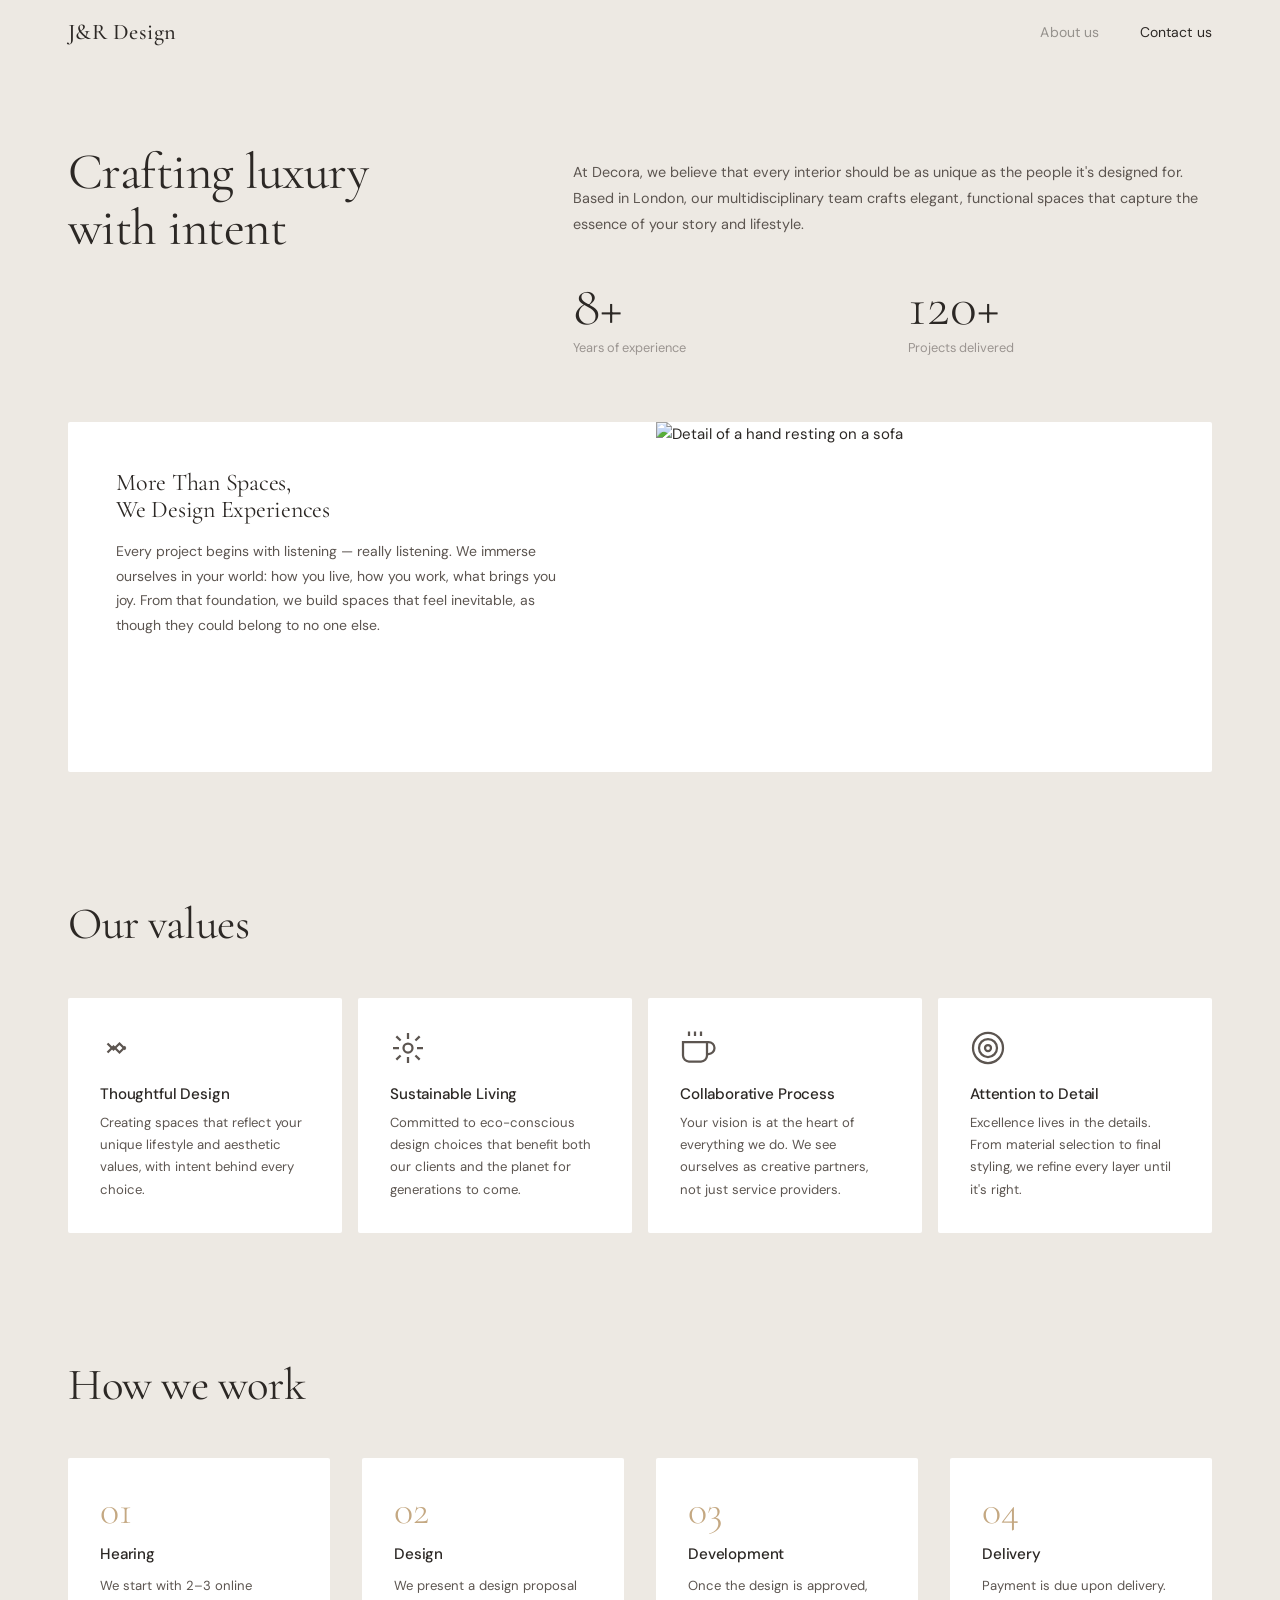
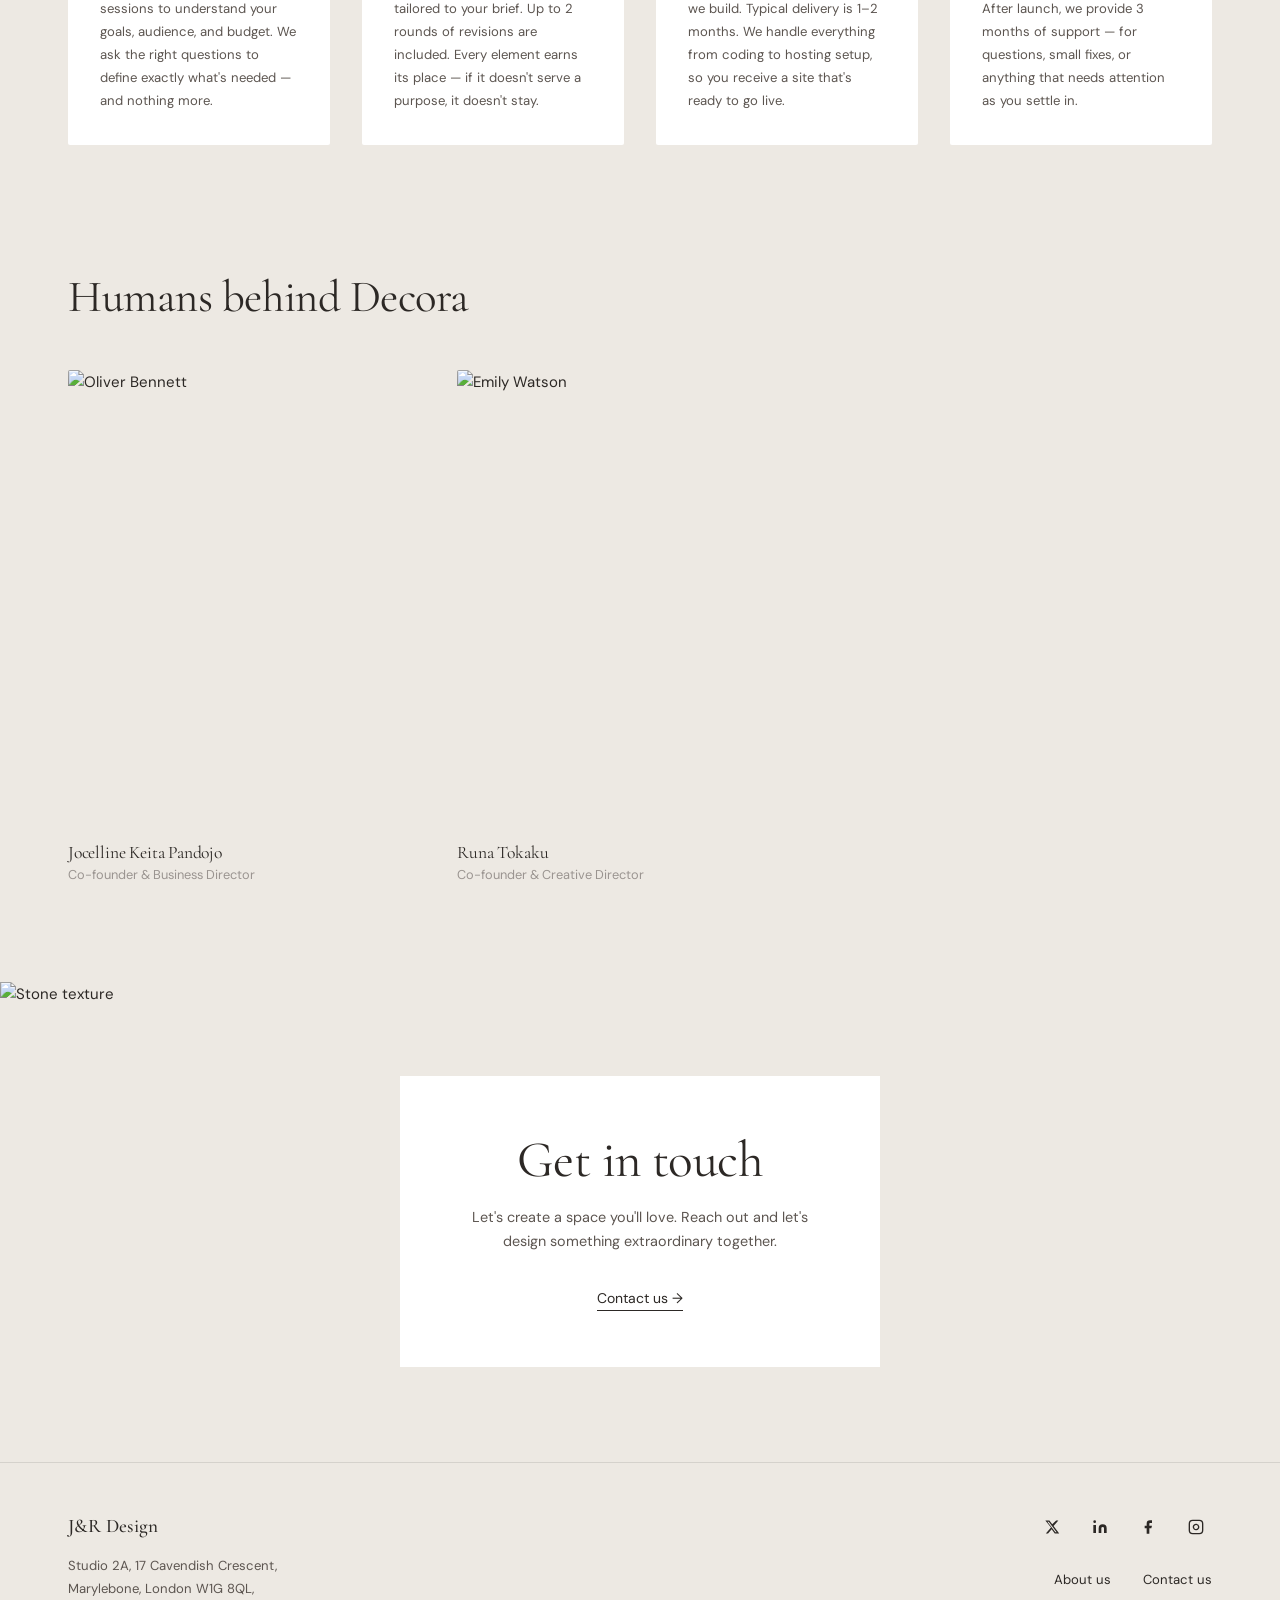
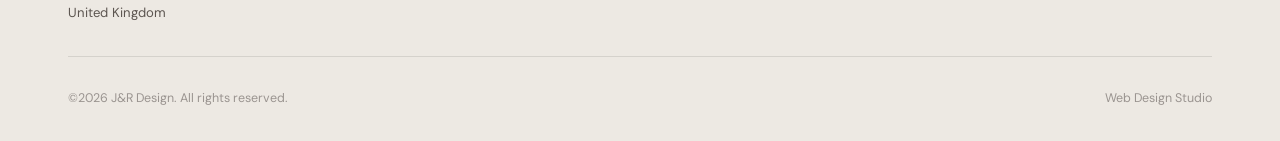
==== commit b93cc406: "change: team profile" ====
--- a/pages/about.html
+++ b/pages/about.html
@@ -1,158 +1,196 @@
 <!DOCTYPE html>
 <html lang="en">
+
 <head>
   <meta charset="UTF-8" />
   <meta name="viewport" content="width=device-width, initial-scale=1.0" />
   <title>About Us — Decora Interior Design Studio</title>
   <link rel="stylesheet" href="../css/style.css" />
   <style>
-    body { padding-top: var(--nav-h); }
-    .about-intro { padding: 5rem 0 4rem; }
+    body {
+      padding-top: var(--nav-h);
+    }
+
+    .about-intro {
+      padding: 5rem 0 4rem;
+    }
   </style>
 </head>
+
 <body>
 
-<!-- Intro -->
-<section class="about-intro">
-  <div class="container">
-    <div class="about-hero-content">
-      <h1 class="fade-up">Crafting luxury<br>with intent</h1>
-      <div class="fade-up fade-up-d1">
-        <p class="about-intro-text">At Decora, we believe that every interior should be as unique as the people it's designed for. Based in London, our multidisciplinary team crafts elegant, functional spaces that capture the essence of your story and lifestyle.</p>
-        <div class="about-split" style="margin-top:2.5rem;">
-          <div>
-            <p class="stat-num">8+</p>
-            <p class="stat-label">Years of experience</p>
-          </div>
-          <div>
-            <p class="stat-num">120+</p>
-            <p class="stat-label">Projects delivered</p>
+  <!-- Intro -->
+  <section class="about-intro">
+    <div class="container">
+      <div class="about-hero-content">
+        <h1 class="fade-up">Crafting luxury<br>with intent</h1>
+        <div class="fade-up fade-up-d1">
+          <p class="about-intro-text">At Decora, we believe that every interior should be as unique as the people it's
+            designed for. Based in London, our multidisciplinary team crafts elegant, functional spaces that capture the
+            essence of your story and lifestyle.</p>
+          <div class="about-split" style="margin-top:2.5rem;">
+            <div>
+              <p class="stat-num">8+</p>
+              <p class="stat-label">Years of experience</p>
+            </div>
+            <div>
+              <p class="stat-num">120+</p>
+              <p class="stat-label">Projects delivered</p>
+            </div>
           </div>
         </div>
       </div>
     </div>
-  </div>
-</section>
+  </section>
 
-<!-- About block -->
-<section class="section" style="padding-top:0;">
-  <div class="container">
-    <div class="about-block fade-up">
-      <div class="about-block-text">
-        <div>
-          <h3>More Than Spaces,<br>We Design Experiences</h3>
-          <p style="margin-top:1rem;">Every project begins with listening — really listening. We immerse ourselves in your world: how you live, how you work, what brings you joy. From that foundation, we build spaces that feel inevitable, as though they could belong to no one else.</p>
+  <!-- About block -->
+  <section class="section" style="padding-top:0;">
+    <div class="container">
+      <div class="about-block fade-up">
+        <div class="about-block-text">
+          <div>
+            <h3>More Than Spaces,<br>We Design Experiences</h3>
+            <p style="margin-top:1rem;">Every project begins with listening — really listening. We immerse ourselves in
+              your world: how you live, how you work, what brings you joy. From that foundation, we build spaces that
+              feel inevitable, as though they could belong to no one else.</p>
+          </div>
+        </div>
+        <img src="https://images.unsplash.com/photo-1586023492125-27b2c045efd7?w=900&q=80&auto=format&fit=crop"
+          alt="Detail of a hand resting on a sofa" />
+      </div>
+    </div>
+  </section>
+
+  <!-- Values -->
+  <section class="section" style="padding-top:2rem;">
+    <div class="container">
+      <h2 class="fade-up" style="font-size:clamp(2rem,3.5vw,3rem);">Our values</h2>
+      <div class="values-grid">
+        <div class="value-card fade-up fade-up-d1">
+          <div class="value-icon">
+            <svg viewBox="0 0 24 24" fill="none" stroke="currentColor" stroke-width="1.5" width="36" height="36">
+              <path d="M5 9l4 4 4-4 4 4" />
+              <path d="M5 15l4-4 4 4 4-4" />
+            </svg>
+          </div>
+          <h3>Thoughtful Design</h3>
+          <p>Creating spaces that reflect your unique lifestyle and aesthetic values, with intent behind every choice.
+          </p>
+        </div>
+        <div class="value-card fade-up fade-up-d2">
+          <div class="value-icon">
+            <svg viewBox="0 0 24 24" fill="none" stroke="currentColor" stroke-width="1.5" width="36" height="36">
+              <circle cx="12" cy="12" r="3" />
+              <path
+                d="M12 2v4M12 18v4M4.22 4.22l2.83 2.83M16.95 16.95l2.83 2.83M2 12h4M18 12h4M4.22 19.78l2.83-2.83M16.95 7.05l2.83-2.83" />
+            </svg>
+          </div>
+          <h3>Sustainable Living</h3>
+          <p>Committed to eco-conscious design choices that benefit both our clients and the planet for generations to
+            come.</p>
+        </div>
+        <div class="value-card fade-up fade-up-d3">
+          <div class="value-icon">
+            <svg viewBox="0 0 24 24" fill="none" stroke="currentColor" stroke-width="1.5" width="36" height="36">
+              <path d="M18 8h1a4 4 0 010 8h-1" />
+              <path d="M2 8h16v9a4 4 0 01-4 4H6a4 4 0 01-4-4V8z" />
+              <line x1="6" y1="1" x2="6" y2="4" />
+              <line x1="10" y1="1" x2="10" y2="4" />
+              <line x1="14" y1="1" x2="14" y2="4" />
+            </svg>
+          </div>
+          <h3>Collaborative Process</h3>
+          <p>Your vision is at the heart of everything we do. We see ourselves as creative partners, not just service
+            providers.</p>
+        </div>
+        <div class="value-card fade-up fade-up-d4">
+          <div class="value-icon">
+            <svg viewBox="0 0 24 24" fill="none" stroke="currentColor" stroke-width="1.5" width="36" height="36">
+              <circle cx="12" cy="12" r="10" />
+              <circle cx="12" cy="12" r="6" />
+              <circle cx="12" cy="12" r="2" />
+            </svg>
+          </div>
+          <h3>Attention to Detail</h3>
+          <p>Excellence lives in the details. From material selection to final styling, we refine every layer until it's
+            right.</p>
         </div>
       </div>
-      <img src="https://images.unsplash.com/photo-1586023492125-27b2c045efd7?w=900&q=80&auto=format&fit=crop" alt="Detail of a hand resting on a sofa" />
+    </div>
+  </section>
+  <!-- ─────────────────── PROCESS ─────────────────── -->
+  <section class="section" style="padding-top:2rem;">
+    <div class="container">
+      <h2 class="fade-up" style="font-size:clamp(2rem,3.5vw,3rem);margin-bottom:3rem;">How we work</h2>
+      <div class="process-grid">
+
+        <div class="process-item fade-up fade-up-d1">
+          <span class="process-num">01</span>
+          <h3>Hearing</h3>
+          <p>We start with 2–3 online sessions to understand your goals, audience, and budget. We ask the right
+            questions to define exactly what's needed — and nothing more.</p>
+        </div>
+
+        <div class="process-item fade-up fade-up-d2">
+          <span class="process-num">02</span>
+          <h3>Design</h3>
+          <p>We present a design proposal tailored to your brief. Up to 2 rounds of revisions are included. Every
+            element earns its place — if it doesn't serve a purpose, it doesn't stay.</p>
+        </div>
+
+        <div class="process-item fade-up fade-up-d3">
+          <span class="process-num">03</span>
+          <h3>Development</h3>
+          <p>Once the design is approved, we build. Typical delivery is 1–2 months. We handle everything from coding to
+            hosting setup, so you receive a site that's ready to go live.</p>
+        </div>
+
+        <div class="process-item fade-up fade-up-d4">
+          <span class="process-num">04</span>
+          <h3>Delivery</h3>
+          <p>Payment is due upon delivery. After launch, we provide 3 months of support — for questions, small fixes, or
+            anything that needs attention as you settle in.</p>
+        </div>
+
+      </div>
+    </div>
+  </section>
+  <!-- Team -->
+  <section class="section" style="padding-top:2rem;">
+    <div class="container">
+      <h2 class="fade-up" style="font-size:clamp(2rem,3.5vw,3rem);">Humans behind Decora</h2>
+      <div class="team-grid">
+        <div class="team-card fade-up fade-up-d1">
+          <img src="/Users/runa/Developer/vscode/jr/homepage/images/sample.png"
+            alt="Oliver Bennett" />
+          <h3>Jocelline Keita Pandojo</h3>
+          <p class="role">Co-founder & Business Director</p>
+        </div>
+        <div class="team-card fade-up fade-up-d2">
+          <img src="/Users/runa/Developer/vscode/jr/homepage/images/sample.png"
+            alt="Emily Watson" />
+          <h3>Runa Tokaku</h3>
+          <p class="role">Co-founder & Creative Director</p>
+        </div>
+
+      </div>
+    </div>
+  </section>
+
+  <!-- CTA -->
+  <div class="cta-band">
+    <img class="cta-band-bg"
+      src="https://images.unsplash.com/photo-1604014056049-cf39c07f8d88?w=1800&q=80&auto=format&fit=crop"
+      alt="Stone texture" />
+    <div class="cta-card fade-up">
+      <h2>Get in touch</h2>
+      <p>Let's create a space you'll love. Reach out and let's design something extraordinary together.</p>
+      <a href="contact.html" class="arrow-link">Contact us →</a>
     </div>
   </div>
-</section>
 
-<!-- Values -->
-<section class="section" style="padding-top:2rem;">
-  <div class="container">
-    <h2 class="fade-up" style="font-size:clamp(2rem,3.5vw,3rem);">Our values</h2>
-    <div class="values-grid">
-      <div class="value-card fade-up fade-up-d1">
-        <div class="value-icon">
-          <svg viewBox="0 0 24 24" fill="none" stroke="currentColor" stroke-width="1.5" width="36" height="36"><path d="M5 9l4 4 4-4 4 4"/><path d="M5 15l4-4 4 4 4-4"/></svg>
-        </div>
-        <h3>Thoughtful Design</h3>
-        <p>Creating spaces that reflect your unique lifestyle and aesthetic values, with intent behind every choice.</p>
-      </div>
-      <div class="value-card fade-up fade-up-d2">
-        <div class="value-icon">
-          <svg viewBox="0 0 24 24" fill="none" stroke="currentColor" stroke-width="1.5" width="36" height="36"><circle cx="12" cy="12" r="3"/><path d="M12 2v4M12 18v4M4.22 4.22l2.83 2.83M16.95 16.95l2.83 2.83M2 12h4M18 12h4M4.22 19.78l2.83-2.83M16.95 7.05l2.83-2.83"/></svg>
-        </div>
-        <h3>Sustainable Living</h3>
-        <p>Committed to eco-conscious design choices that benefit both our clients and the planet for generations to come.</p>
-      </div>
-      <div class="value-card fade-up fade-up-d3">
-        <div class="value-icon">
-          <svg viewBox="0 0 24 24" fill="none" stroke="currentColor" stroke-width="1.5" width="36" height="36"><path d="M18 8h1a4 4 0 010 8h-1"/><path d="M2 8h16v9a4 4 0 01-4 4H6a4 4 0 01-4-4V8z"/><line x1="6" y1="1" x2="6" y2="4"/><line x1="10" y1="1" x2="10" y2="4"/><line x1="14" y1="1" x2="14" y2="4"/></svg>
-        </div>
-        <h3>Collaborative Process</h3>
-        <p>Your vision is at the heart of everything we do. We see ourselves as creative partners, not just service providers.</p>
-      </div>
-      <div class="value-card fade-up fade-up-d4">
-        <div class="value-icon">
-          <svg viewBox="0 0 24 24" fill="none" stroke="currentColor" stroke-width="1.5" width="36" height="36"><circle cx="12" cy="12" r="10"/><circle cx="12" cy="12" r="6"/><circle cx="12" cy="12" r="2"/></svg>
-        </div>
-        <h3>Attention to Detail</h3>
-        <p>Excellence lives in the details. From material selection to final styling, we refine every layer until it's right.</p>
-      </div>
-    </div>
-  </div>
-</section>
-<!-- ─────────────────── PROCESS ─────────────────── -->
-<section class="section" style="padding-top:2rem;">
-  <div class="container">
-    <h2 class="fade-up" style="font-size:clamp(2rem,3.5vw,3rem);margin-bottom:3rem;">How we work</h2>
-    <div class="process-grid">
+  <script src="../js/layout.js"></script>
+  <script src="../js/main.js"></script>
+</body>
 
-      <div class="process-item fade-up fade-up-d1">
-        <span class="process-num">01</span>
-        <h3>Hearing</h3>
-        <p>We start with 2–3 online sessions to understand your goals, audience, and budget. We ask the right questions to define exactly what's needed — and nothing more.</p>
-      </div>
-
-      <div class="process-item fade-up fade-up-d2">
-        <span class="process-num">02</span>
-        <h3>Design</h3>
-        <p>We present a design proposal tailored to your brief. Up to 2 rounds of revisions are included. Every element earns its place — if it doesn't serve a purpose, it doesn't stay.</p>
-      </div>
-
-      <div class="process-item fade-up fade-up-d3">
-        <span class="process-num">03</span>
-        <h3>Development</h3>
-        <p>Once the design is approved, we build. Typical delivery is 1–2 months. We handle everything from coding to hosting setup, so you receive a site that's ready to go live.</p>
-      </div>
-
-      <div class="process-item fade-up fade-up-d4">
-        <span class="process-num">04</span>
-        <h3>Delivery</h3>
-        <p>Payment is due upon delivery. After launch, we provide 3 months of support — for questions, small fixes, or anything that needs attention as you settle in.</p>
-      </div>
-
-    </div>
-  </div>
-</section>
-<!-- Team -->
-<section class="section" style="padding-top:2rem;">
-  <div class="container">
-    <h2 class="fade-up" style="font-size:clamp(2rem,3.5vw,3rem);">Humans behind Decora</h2>
-    <div class="team-grid">
-      <div class="team-card fade-up fade-up-d1">
-        <img src="https://images.unsplash.com/photo-1580489944761-15a19d654956?w=600&q=75&auto=format&fit=crop" alt="Oliver Bennett" />
-        <h3>Oliver Bennett</h3>
-        <p class="role">Creative Director</p>
-      </div>
-      <div class="team-card fade-up fade-up-d2">
-        <img src="https://images.unsplash.com/photo-1573496359142-b8d87734a5a2?w=600&q=75&auto=format&fit=crop" alt="Emily Watson" />
-        <h3>Emily Watson</h3>
-        <p class="role">Lead Interior Designer</p>
-      </div>
-      <div class="team-card fade-up fade-up-d3">
-        <img src="https://images.unsplash.com/photo-1507003211169-0a1dd7228f2d?w=600&q=75&auto=format&fit=crop" alt="James Carter" />
-        <h3>James Carter</h3>
-        <p class="role">Project Manager</p>
-      </div>
-    </div>
-  </div>
-</section>
-
-<!-- CTA -->
-<div class="cta-band">
-  <img class="cta-band-bg" src="https://images.unsplash.com/photo-1604014056049-cf39c07f8d88?w=1800&q=80&auto=format&fit=crop" alt="Stone texture" />
-  <div class="cta-card fade-up">
-    <h2>Get in touch</h2>
-    <p>Let's create a space you'll love. Reach out and let's design something extraordinary together.</p>
-    <a href="contact.html" class="arrow-link">Contact us →</a>
-  </div>
-</div>
-
-<script src="../js/layout.js"></script>
-<script src="../js/main.js"></script>
-</body>
-</html>
+</html>
